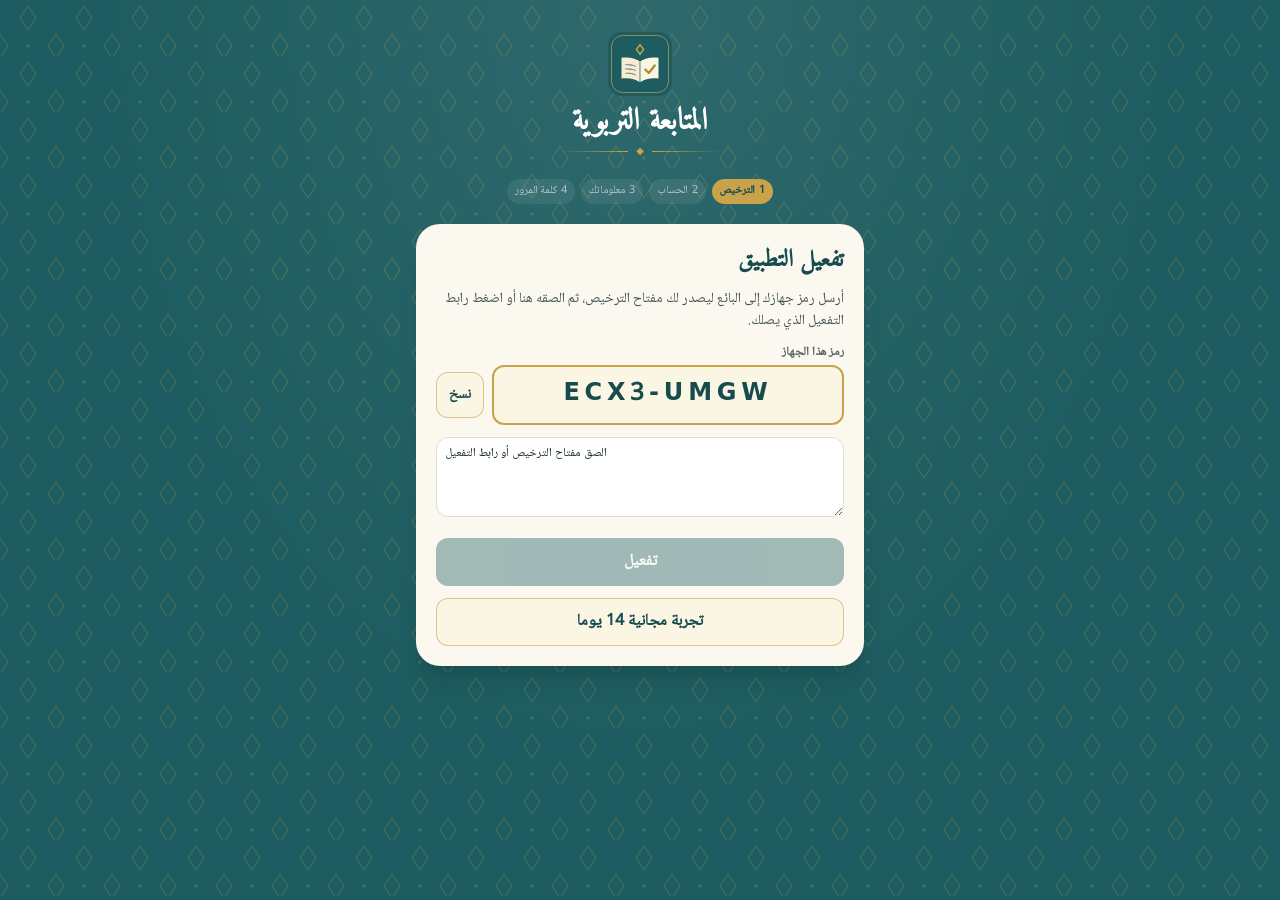
==== index.html @ ddce8c6f "المتابعة التربوية Co-Authored-By: Claude Opus 5.5 <noreply@anthropic.com> Claude-Session: https://cl" ====
<!doctype html>
<html lang="ar" dir="rtl">
<head>
  <meta charset="utf-8" />
  <meta name="viewport" content="width=device-width, initial-scale=1, viewport-fit=cover" />
  <meta name="theme-color" content="#1d5c60" />
  <meta name="description" content="منظومة المتابعة التربوية لأستاذ التربية الإسلامية" />
  <meta http-equiv="Content-Security-Policy" content="default-src 'self'; img-src 'self' data: blob:; style-src 'self' 'unsafe-inline'; script-src 'self'; connect-src 'self' https://graph.microsoft.com https://login.microsoftonline.com https://www.googleapis.com https://oauth2.googleapis.com; worker-src 'self' blob:" />
  <title>المتابعة التربوية</title>
  <link rel="manifest" href="manifest.webmanifest" />
  <link rel="icon" href="icon-192.png" />
  <link rel="apple-touch-icon" href="icon-192.png" />
  <link rel="stylesheet" href="app.css" />
</head>
<body>
  <div id="root"></div>
  <noscript>يتطلب التطبيق تفعيل JavaScript.</noscript>
  <script type="module" src="app.js"></script>
</body>
</html>
---- app.css ----
/*! tailwindcss v4.3.3 | MIT License | https://tailwindcss.com */@layer properties;@layer theme,base,components,utilities;@layer theme{:root,:host{--font-sans: "Naskh", "Noto Naskh Arabic", "Noto Sans Arabic", "SF Arabic", "Geeza Pro", "Segoe UI", Tahoma, system-ui, sans-serif;--font-mono: ui-monospace, SFMono-Regular, Menlo, Monaco, Consolas, "Liberation Mono", "Courier New", monospace;--color-red-50: oklch(97.1% .013 17.38);--color-red-600: oklch(57.7% .245 27.325);--color-red-800: oklch(44.4% .177 26.899);--color-amber-50: oklch(98.7% .022 95.277);--color-amber-500: oklch(76.9% .188 70.08);--color-amber-800: oklch(47.3% .137 46.201);--color-emerald-50: oklch(97.9% .021 166.113);--color-emerald-600: oklch(59.6% .145 163.225);--color-emerald-800: oklch(43.2% .095 166.913);--color-sky-50: oklch(97.7% .013 236.62);--color-sky-500: oklch(68.5% .169 237.323);--color-sky-800: oklch(44.3% .11 240.79);--color-gray-100: oklch(96.7% .003 264.542);--color-gray-300: oklch(87.2% .01 258.338);--color-gray-400: oklch(70.7% .022 261.325);--color-gray-600: oklch(44.6% .03 256.802);--color-black: #000;--color-white: #fff;--spacing: .25rem;--container-sm: 24rem;--container-md: 28rem;--container-3xl: 48rem;--text-xs: .75rem;--text-xs--line-height: calc(1 / .75);--text-sm: .875rem;--text-sm--line-height: calc(1.25 / .875);--text-base: 1rem;--text-base--line-height: 1.5 ;--text-lg: 1.125rem;--text-lg--line-height: calc(1.75 / 1.125);--text-xl: 1.25rem;--text-xl--line-height: calc(1.75 / 1.25);--text-2xl: 1.5rem;--text-2xl--line-height: calc(2 / 1.5);--text-3xl: 1.875rem;--text-3xl--line-height: 1.2 ;--text-4xl: 2.25rem;--text-4xl--line-height: calc(2.5 / 2.25);--font-weight-light: 300;--font-weight-normal: 400;--font-weight-semibold: 600;--font-weight-bold: 700;--tracking-wide: .025em;--tracking-widest: .1em;--leading-tight: 1.25;--leading-snug: 1.375;--leading-relaxed: 1.625;--leading-loose: 2;--radius-md: .375rem;--radius-lg: .5rem;--radius-xl: .75rem;--radius-2xl: 1rem;--radius-3xl: 1.5rem;--ease-out: cubic-bezier(0, 0, .2, 1);--ease-in-out: cubic-bezier(.4, 0, .2, 1);--default-transition-duration: .15s;--default-transition-timing-function: cubic-bezier(.4, 0, .2, 1);--default-font-family: var(--font-sans);--default-mono-font-family: var(--font-mono);--font-display: "Amiri", "Naskh", serif;--color-ink: #1b2e2f;--color-paper: #fbf8f0;--color-card: #ffffff;--color-line: #e5dcc5;--color-brand: #1d5c60;--color-brand-dark: #174c4f;--color-brand-soft: #e6f0ef;--color-gold: #b08a3a;--color-gold-light: #c9a24a;--color-cream: #f7edd2;--color-cream-soft: #fbf5e4;--color-ok: #1f7a4d;--color-ok-soft: #e1f3e8;--color-bad: #b42318;--color-bad-soft: #fdecea;--color-warn: #c2620a;--color-warn-soft: #fff1e0;--color-none: #6b7280;--color-none-soft: #eef0f2}}@layer base{*,:after,:before,::backdrop,::file-selector-button{box-sizing:border-box;margin:0;padding:0;border:0 solid}html,:host{line-height:1.5;-webkit-text-size-adjust:100%;tab-size:4;font-family:var(--default-font-family, -apple-system, BlinkMacSystemFont, "Segoe UI", Roboto, "Helvetica Neue", "Noto Sans", Arial, sans-serif, "Apple Color Emoji", "Segoe UI Emoji", "Segoe UI Symbol", "Noto Color Emoji");font-feature-settings:var(--default-font-feature-settings, normal);font-variation-settings:var(--default-font-variation-settings, normal);-webkit-tap-highlight-color:transparent}hr{height:0;color:inherit;border-top-width:1px}abbr:where([title]){-webkit-text-decoration:underline dotted;text-decoration:underline dotted}h1,h2,h3,h4,h5,h6{font-size:inherit;font-weight:inherit}a{color:inherit;-webkit-text-decoration:inherit;text-decoration:inherit}b,strong{font-weight:bolder}code,kbd,samp,pre{font-family:var(--default-mono-font-family, ui-monospace, SFMono-Regular, Menlo, Monaco, Consolas, "Liberation Mono", "Courier New", monospace);font-feature-settings:var(--default-mono-font-feature-settings, normal);font-variation-settings:var(--default-mono-font-variation-settings, normal);font-size:1em}small{font-size:80%}sub,sup{font-size:75%;line-height:0;position:relative;vertical-align:baseline}sub{bottom:-.25em}sup{top:-.5em}table{text-indent:0;border-color:inherit;border-collapse:collapse}:-moz-focusring:where(:not(iframe)){outline:auto}progress{vertical-align:baseline}summary{display:list-item}ol,ul,menu{list-style:none}img,svg,video,canvas,audio,iframe,embed,object{display:block;vertical-align:middle}img,video{max-width:100%;height:auto}button,input,select,optgroup,textarea,::file-selector-button{font:inherit;font-feature-settings:inherit;font-variation-settings:inherit;letter-spacing:inherit;color:inherit;border-radius:0;background-color:transparent;opacity:1}:where(select:is([multiple],[size])) optgroup{font-weight:bolder}:where(select:is([multiple],[size])) optgroup option{padding-inline-start:20px}::file-selector-button{margin-inline-end:4px}::placeholder{opacity:1}@supports (not (-webkit-appearance: -apple-pay-button)) or (contain-intrinsic-size: 1px){::placeholder{color:currentcolor;@supports (color: color-mix(in lab,red,red)){color:color-mix(in oklab,currentcolor 50%,transparent)}}}textarea{resize:vertical}::-webkit-search-decoration{-webkit-appearance:none}::-webkit-date-and-time-value{min-height:1lh;text-align:inherit}::-webkit-datetime-edit{display:inline-flex}::-webkit-datetime-edit-fields-wrapper{padding:0}::-webkit-datetime-edit,::-webkit-datetime-edit-year-field,::-webkit-datetime-edit-month-field,::-webkit-datetime-edit-day-field,::-webkit-datetime-edit-hour-field,::-webkit-datetime-edit-minute-field,::-webkit-datetime-edit-second-field,::-webkit-datetime-edit-millisecond-field,::-webkit-datetime-edit-meridiem-field{padding-block:0}::-webkit-calendar-picker-indicator{line-height:1}:-moz-ui-invalid{box-shadow:none}button,input:where([type=button],[type=reset],[type=submit]),::file-selector-button{appearance:button}::-webkit-inner-spin-button,::-webkit-outer-spin-button{height:auto}[hidden]:where(:not([hidden=until-found])){display:none!important}}@layer utilities{.pointer-events-auto{pointer-events:auto}.pointer-events-none{pointer-events:none}.collapse{visibility:collapse}.sr-only{position:absolute;width:1px;height:1px;padding:0;margin:-1px;overflow:hidden;clip-path:inset(50%);white-space:nowrap;border-width:0}.absolute{position:absolute}.fixed{position:fixed}.relative{position:relative}.static{position:static}.sticky{position:sticky}.inset-0{inset:0}.inset-x-0{inset-inline:0px}.top-0{top:0}.right-0{right:0}.right-9{right:calc(var(--spacing) * 9)}.bottom-0{bottom:0}.bottom-14{bottom:calc(var(--spacing) * 14)}.bottom-20{bottom:calc(var(--spacing) * 20)}.z-10{z-index:10}.z-20{z-index:20}.z-30{z-index:30}.z-40{z-index:40}.z-50{z-index:50}.col-span-3{grid-column:span 3 / span 3}.row-span-2{grid-row:span 2 / span 2}.-mx-3{margin-inline:calc(var(--spacing) * -3)}.mx-auto{margin-inline:auto}.my-2{margin-block:calc(var(--spacing) * 2)}.mt-0\.5{margin-top:calc(var(--spacing) * .5)}.mt-1{margin-top:var(--spacing)}.mt-1\.5{margin-top:calc(var(--spacing) * 1.5)}.mt-2{margin-top:calc(var(--spacing) * 2)}.mt-3{margin-top:calc(var(--spacing) * 3)}.mt-4{margin-top:calc(var(--spacing) * 4)}.mt-5{margin-top:calc(var(--spacing) * 5)}.mt-6{margin-top:calc(var(--spacing) * 6)}.mr-2{margin-right:calc(var(--spacing) * 2)}.mr-auto{margin-right:auto}.mb-1{margin-bottom:var(--spacing)}.mb-2{margin-bottom:calc(var(--spacing) * 2)}.mb-3{margin-bottom:calc(var(--spacing) * 3)}.mb-4{margin-bottom:calc(var(--spacing) * 4)}.ml-3{margin-left:calc(var(--spacing) * 3)}.line-clamp-2{overflow:hidden;display:-webkit-box;-webkit-box-orient:vertical;-webkit-line-clamp:2}.block{display:block}.flex{display:flex}.grid{display:grid}.hidden{display:none}.inline-block{display:inline-block}.inline-flex{display:inline-flex}.table{display:table}.table-header-group{display:table-header-group}.aspect-square{aspect-ratio:1 / 1}.size-2\.5{width:calc(var(--spacing) * 2.5);height:calc(var(--spacing) * 2.5)}.size-3\.5{width:calc(var(--spacing) * 3.5);height:calc(var(--spacing) * 3.5)}.size-4{width:calc(var(--spacing) * 4);height:calc(var(--spacing) * 4)}.size-5{width:calc(var(--spacing) * 5);height:calc(var(--spacing) * 5)}.size-8{width:calc(var(--spacing) * 8);height:calc(var(--spacing) * 8)}.size-9{width:calc(var(--spacing) * 9);height:calc(var(--spacing) * 9)}.size-10{width:calc(var(--spacing) * 10);height:calc(var(--spacing) * 10)}.size-12{width:calc(var(--spacing) * 12);height:calc(var(--spacing) * 12)}.size-14{width:calc(var(--spacing) * 14);height:calc(var(--spacing) * 14)}.size-16{width:calc(var(--spacing) * 16);height:calc(var(--spacing) * 16)}.size-20{width:calc(var(--spacing) * 20);height:calc(var(--spacing) * 20)}.size-\[15px\]{width:15px;height:15px}.size-\[60px\]{width:60px;height:60px}.h-2{height:calc(var(--spacing) * 2)}.h-3{height:calc(var(--spacing) * 3)}.h-7{height:calc(var(--spacing) * 7)}.h-9{height:calc(var(--spacing) * 9)}.h-10{height:calc(var(--spacing) * 10)}.h-12{height:calc(var(--spacing) * 12)}.h-16{height:calc(var(--spacing) * 16)}.h-24{height:calc(var(--spacing) * 24)}.h-\[3px\]{height:3px}.h-full{height:100%}.max-h-72{max-height:calc(var(--spacing) * 72)}.max-h-\[60vh\]{max-height:60vh}.max-h-\[75vh\]{max-height:75vh}.max-h-\[78vh\]{max-height:78vh}.\!min-h-9{min-height:calc(var(--spacing) * 9)!important}.min-h-6{min-height:calc(var(--spacing) * 6)}.min-h-10{min-height:calc(var(--spacing) * 10)}.min-h-11{min-height:calc(var(--spacing) * 11)}.min-h-12{min-height:calc(var(--spacing) * 12)}.min-h-14{min-height:calc(var(--spacing) * 14)}.min-h-16{min-height:calc(var(--spacing) * 16)}.min-h-20{min-height:calc(var(--spacing) * 20)}.min-h-24{min-height:calc(var(--spacing) * 24)}.min-h-28{min-height:calc(var(--spacing) * 28)}.min-h-48{min-height:calc(var(--spacing) * 48)}.min-h-\[60px\]{min-height:60px}.min-h-dvh{min-height:100dvh}.w-1\.5{width:calc(var(--spacing) * 1.5)}.w-2{width:calc(var(--spacing) * 2)}.w-4\/5{width:80%}.w-6{width:calc(var(--spacing) * 6)}.w-7{width:calc(var(--spacing) * 7)}.w-8{width:calc(var(--spacing) * 8)}.w-9{width:calc(var(--spacing) * 9)}.w-12{width:calc(var(--spacing) * 12)}.w-16{width:calc(var(--spacing) * 16)}.w-20{width:calc(var(--spacing) * 20)}.w-24{width:calc(var(--spacing) * 24)}.w-28{width:calc(var(--spacing) * 28)}.w-40{width:calc(var(--spacing) * 40)}.w-44{width:calc(var(--spacing) * 44)}.w-full{width:100%}.max-w-3xl{max-width:var(--container-3xl)}.max-w-40{max-width:calc(var(--spacing) * 40)}.max-w-\[288px\]{max-width:288px}.max-w-\[320px\]{max-width:320px}.max-w-\[1100px\]{max-width:1100px}.max-w-md{max-width:var(--container-md)}.max-w-none{max-width:none}.max-w-sm{max-width:var(--container-sm)}.min-w-0{min-width:0px}.min-w-11{min-width:calc(var(--spacing) * 11)}.min-w-12{min-width:calc(var(--spacing) * 12)}.min-w-32{min-width:calc(var(--spacing) * 32)}.min-w-\[640px\]{min-width:640px}.flex-1{flex:1}.flex-\[2\]{flex:2}.shrink-0{flex-shrink:0}.border-separate{border-collapse:separate}.border-spacing-0{--tw-border-spacing-x: 0px;--tw-border-spacing-y: 0px;border-spacing:var(--tw-border-spacing-x) var(--tw-border-spacing-y)}.scale-110{--tw-scale-x: 110%;--tw-scale-y: 110%;--tw-scale-z: 110%;scale:var(--tw-scale-x) var(--tw-scale-y)}.rotate-45{rotate:45deg}.transform{transform:var(--tw-rotate-x,) var(--tw-rotate-y,) var(--tw-rotate-z,) var(--tw-skew-x,) var(--tw-skew-y,)}.cursor-grab{cursor:grab}.cursor-pointer{cursor:pointer}.resize{resize:both}.scroll-pt-16{scroll-padding-top:calc(var(--spacing) * 16)}.grid-cols-2{grid-template-columns:repeat(2,minmax(0,1fr))}.grid-cols-3{grid-template-columns:repeat(3,minmax(0,1fr))}.grid-cols-4{grid-template-columns:repeat(4,minmax(0,1fr))}.grid-cols-\[1fr_1fr_auto\]{grid-template-columns:1fr 1fr auto}.grid-cols-\[1fr_auto\]{grid-template-columns:1fr auto}.flex-col{flex-direction:column}.flex-col-reverse{flex-direction:column-reverse}.flex-wrap{flex-wrap:wrap}.place-items-center{place-items:center}.items-baseline{align-items:baseline}.items-center{align-items:center}.items-end{align-items:flex-end}.items-start{align-items:flex-start}.items-stretch{align-items:stretch}.justify-around{justify-content:space-around}.justify-between{justify-content:space-between}.justify-center{justify-content:center}.gap-0\.5{gap:calc(var(--spacing) * .5)}.gap-1{gap:var(--spacing)}.gap-1\.5{gap:calc(var(--spacing) * 1.5)}.gap-2{gap:calc(var(--spacing) * 2)}.gap-2\.5{gap:calc(var(--spacing) * 2.5)}.gap-3{gap:calc(var(--spacing) * 3)}.gap-4{gap:calc(var(--spacing) * 4)}:where(.space-y-1>:not(:last-child)){--tw-space-y-reverse: 0;margin-block-start:calc(var(--spacing) * var(--tw-space-y-reverse));margin-block-end:calc(var(--spacing) * calc(1 - var(--tw-space-y-reverse)))}:where(.space-y-1\.5>:not(:last-child)){--tw-space-y-reverse: 0;margin-block-start:calc(calc(var(--spacing) * 1.5) * var(--tw-space-y-reverse));margin-block-end:calc(calc(var(--spacing) * 1.5) * calc(1 - var(--tw-space-y-reverse)))}:where(.space-y-2>:not(:last-child)){--tw-space-y-reverse: 0;margin-block-start:calc(calc(var(--spacing) * 2) * var(--tw-space-y-reverse));margin-block-end:calc(calc(var(--spacing) * 2) * calc(1 - var(--tw-space-y-reverse)))}:where(.space-y-2\.5>:not(:last-child)){--tw-space-y-reverse: 0;margin-block-start:calc(calc(var(--spacing) * 2.5) * var(--tw-space-y-reverse));margin-block-end:calc(calc(var(--spacing) * 2.5) * calc(1 - var(--tw-space-y-reverse)))}:where(.space-y-3>:not(:last-child)){--tw-space-y-reverse: 0;margin-block-start:calc(calc(var(--spacing) * 3) * var(--tw-space-y-reverse));margin-block-end:calc(calc(var(--spacing) * 3) * calc(1 - var(--tw-space-y-reverse)))}:where(.space-y-4>:not(:last-child)){--tw-space-y-reverse: 0;margin-block-start:calc(calc(var(--spacing) * 4) * var(--tw-space-y-reverse));margin-block-end:calc(calc(var(--spacing) * 4) * calc(1 - var(--tw-space-y-reverse)))}.gap-x-6{column-gap:calc(var(--spacing) * 6)}.gap-y-4{row-gap:calc(var(--spacing) * 4)}:where(.divide-y>:not(:last-child)){--tw-divide-y-reverse: 0;border-bottom-style:var(--tw-border-style);border-top-style:var(--tw-border-style);border-top-width:calc(1px * var(--tw-divide-y-reverse));border-bottom-width:calc(1px * calc(1 - var(--tw-divide-y-reverse)))}:where(.divide-line>:not(:last-child)){border-color:var(--color-line)}.truncate{overflow:hidden;text-overflow:ellipsis;white-space:nowrap}.overflow-auto{overflow:auto}.overflow-hidden{overflow:hidden}.overflow-x-auto{overflow-x:auto}.overflow-x-hidden{overflow-x:hidden}.overflow-y-auto{overflow-y:auto}.rounded{border-radius:.25rem}.rounded-2xl{border-radius:var(--radius-2xl)}.rounded-3xl{border-radius:var(--radius-3xl)}.rounded-\[4px\]{border-radius:4px}.rounded-full{border-radius:calc(infinity * 1px)}.rounded-lg{border-radius:var(--radius-lg)}.rounded-md{border-radius:var(--radius-md)}.rounded-xl{border-radius:var(--radius-xl)}.rounded-t-2xl{border-top-left-radius:var(--radius-2xl);border-top-right-radius:var(--radius-2xl)}.rounded-t-3xl{border-top-left-radius:var(--radius-3xl);border-top-right-radius:var(--radius-3xl)}.border{border-style:var(--tw-border-style);border-width:1px}.border-2{border-style:var(--tw-border-style);border-width:2px}.border-4{border-style:var(--tw-border-style);border-width:4px}.border-\[3px\]{border-style:var(--tw-border-style);border-width:3px}.border-t{border-top-style:var(--tw-border-style);border-top-width:1px}.border-t-2{border-top-style:var(--tw-border-style);border-top-width:2px}.border-r-4{border-right-style:var(--tw-border-style);border-right-width:4px}.border-b{border-bottom-style:var(--tw-border-style);border-bottom-width:1px}.border-b-4{border-bottom-style:var(--tw-border-style);border-bottom-width:4px}.border-dashed{--tw-border-style: dashed;border-style:dashed}.border-\[\#8b5e34\]{border-color:#8b5e34}.border-\[\#c9b48a\]{border-color:#c9b48a}.border-\[\#d97706\]{border-color:#d97706}.border-bad{border-color:var(--color-bad)}.border-bad\/30{border-color:color-mix(in srgb,#b42318 30%,transparent);@supports (color: color-mix(in lab,red,red)){border-color:color-mix(in oklab,var(--color-bad) 30%,transparent)}}.border-bad\/40{border-color:color-mix(in srgb,#b42318 40%,transparent);@supports (color: color-mix(in lab,red,red)){border-color:color-mix(in oklab,var(--color-bad) 40%,transparent)}}.border-bad\/50{border-color:color-mix(in srgb,#b42318 50%,transparent);@supports (color: color-mix(in lab,red,red)){border-color:color-mix(in oklab,var(--color-bad) 50%,transparent)}}.border-brand{border-color:var(--color-brand)}.border-brand\/20{border-color:color-mix(in srgb,#1d5c60 20%,transparent);@supports (color: color-mix(in lab,red,red)){border-color:color-mix(in oklab,var(--color-brand) 20%,transparent)}}.border-brand\/30{border-color:color-mix(in srgb,#1d5c60 30%,transparent);@supports (color: color-mix(in lab,red,red)){border-color:color-mix(in oklab,var(--color-brand) 30%,transparent)}}.border-brand\/40{border-color:color-mix(in srgb,#1d5c60 40%,transparent);@supports (color: color-mix(in lab,red,red)){border-color:color-mix(in oklab,var(--color-brand) 40%,transparent)}}.border-brand\/50{border-color:color-mix(in srgb,#1d5c60 50%,transparent);@supports (color: color-mix(in lab,red,red)){border-color:color-mix(in oklab,var(--color-brand) 50%,transparent)}}.border-gold{border-color:var(--color-gold)}.border-gold-light{border-color:var(--color-gold-light)}.border-gold-light\/50{border-color:color-mix(in srgb,#c9a24a 50%,transparent);@supports (color: color-mix(in lab,red,red)){border-color:color-mix(in oklab,var(--color-gold-light) 50%,transparent)}}.border-gold-light\/60{border-color:color-mix(in srgb,#c9a24a 60%,transparent);@supports (color: color-mix(in lab,red,red)){border-color:color-mix(in oklab,var(--color-gold-light) 60%,transparent)}}.border-gold\/40{border-color:color-mix(in srgb,#b08a3a 40%,transparent);@supports (color: color-mix(in lab,red,red)){border-color:color-mix(in oklab,var(--color-gold) 40%,transparent)}}.border-gold\/50{border-color:color-mix(in srgb,#b08a3a 50%,transparent);@supports (color: color-mix(in lab,red,red)){border-color:color-mix(in oklab,var(--color-gold) 50%,transparent)}}.border-gray-400{border-color:var(--color-gray-400)}.border-ink\/40{border-color:color-mix(in srgb,#1b2e2f 40%,transparent);@supports (color: color-mix(in lab,red,red)){border-color:color-mix(in oklab,var(--color-ink) 40%,transparent)}}.border-ink\/50{border-color:color-mix(in srgb,#1b2e2f 50%,transparent);@supports (color: color-mix(in lab,red,red)){border-color:color-mix(in oklab,var(--color-ink) 50%,transparent)}}.border-line{border-color:var(--color-line)}.border-line\/40{border-color:color-mix(in srgb,#e5dcc5 40%,transparent);@supports (color: color-mix(in lab,red,red)){border-color:color-mix(in oklab,var(--color-line) 40%,transparent)}}.border-line\/70{border-color:color-mix(in srgb,#e5dcc5 70%,transparent);@supports (color: color-mix(in lab,red,red)){border-color:color-mix(in oklab,var(--color-line) 70%,transparent)}}.border-ok{border-color:var(--color-ok)}.border-ok\/30{border-color:color-mix(in srgb,#1f7a4d 30%,transparent);@supports (color: color-mix(in lab,red,red)){border-color:color-mix(in oklab,var(--color-ok) 30%,transparent)}}.border-ok\/40{border-color:color-mix(in srgb,#1f7a4d 40%,transparent);@supports (color: color-mix(in lab,red,red)){border-color:color-mix(in oklab,var(--color-ok) 40%,transparent)}}.border-warn{border-color:var(--color-warn)}.border-warn\/30{border-color:color-mix(in srgb,#c2620a 30%,transparent);@supports (color: color-mix(in lab,red,red)){border-color:color-mix(in oklab,var(--color-warn) 30%,transparent)}}.border-warn\/40{border-color:color-mix(in srgb,#c2620a 40%,transparent);@supports (color: color-mix(in lab,red,red)){border-color:color-mix(in oklab,var(--color-warn) 40%,transparent)}}.border-warn\/50{border-color:color-mix(in srgb,#c2620a 50%,transparent);@supports (color: color-mix(in lab,red,red)){border-color:color-mix(in oklab,var(--color-warn) 50%,transparent)}}.border-white\/45{border-color:color-mix(in srgb,#fff 45%,transparent);@supports (color: color-mix(in lab,red,red)){border-color:color-mix(in oklab,var(--color-white) 45%,transparent)}}.bg-\[\#1f4d3a\]{background-color:#1f4d3a}.bg-\[\#c9b48a\]{background-color:#c9b48a}.bg-\[\#e4d7ff\]{background-color:#e4d7ff}.bg-\[\#e8f1ec\]{background-color:#e8f1ec}.bg-\[\#f3e8ff\]{background-color:#f3e8ff}.bg-\[\#f6efe2\]{background-color:#f6efe2}.bg-\[\#f7f7f4\]{background-color:#f7f7f4}.bg-\[\#fbf5e4\]{background-color:#fbf5e4}.bg-\[\#fdf6e3\]{background-color:#fdf6e3}.bg-\[\#ffd966\]{background-color:#ffd966}.bg-\[\#fff8e1\]{background-color:#fff8e1}.bg-amber-50{background-color:var(--color-amber-50)}.bg-amber-500{background-color:var(--color-amber-500)}.bg-bad{background-color:var(--color-bad)}.bg-bad-soft{background-color:var(--color-bad-soft)}.bg-black\/40{background-color:color-mix(in srgb,#000 40%,transparent);@supports (color: color-mix(in lab,red,red)){background-color:color-mix(in oklab,var(--color-black) 40%,transparent)}}.bg-brand{background-color:var(--color-brand)}.bg-brand-dark{background-color:var(--color-brand-dark)}.bg-brand-soft{background-color:var(--color-brand-soft)}.bg-brand-soft\/40{background-color:color-mix(in srgb,#e6f0ef 40%,transparent);@supports (color: color-mix(in lab,red,red)){background-color:color-mix(in oklab,var(--color-brand-soft) 40%,transparent)}}.bg-card{background-color:var(--color-card)}.bg-cream-soft{background-color:var(--color-cream-soft)}.bg-emerald-50{background-color:var(--color-emerald-50)}.bg-emerald-600{background-color:var(--color-emerald-600)}.bg-gold{background-color:var(--color-gold)}.bg-gold-light{background-color:var(--color-gold-light)}.bg-gray-100{background-color:var(--color-gray-100)}.bg-gray-300{background-color:var(--color-gray-300)}.bg-none-soft{background-color:var(--color-none-soft)}.bg-ok{background-color:var(--color-ok)}.bg-ok-soft{background-color:var(--color-ok-soft)}.bg-paper{background-color:var(--color-paper)}.bg-red-50{background-color:var(--color-red-50)}.bg-red-600{background-color:var(--color-red-600)}.bg-sky-50{background-color:var(--color-sky-50)}.bg-sky-500{background-color:var(--color-sky-500)}.bg-transparent{background-color:transparent}.bg-warn{background-color:var(--color-warn)}.bg-warn-soft{background-color:var(--color-warn-soft)}.bg-white{background-color:var(--color-white)}.bg-white\/8{background-color:color-mix(in srgb,#fff 8%,transparent);@supports (color: color-mix(in lab,red,red)){background-color:color-mix(in oklab,var(--color-white) 8%,transparent)}}.bg-white\/10{background-color:color-mix(in srgb,#fff 10%,transparent);@supports (color: color-mix(in lab,red,red)){background-color:color-mix(in oklab,var(--color-white) 10%,transparent)}}.bg-white\/15{background-color:color-mix(in srgb,#fff 15%,transparent);@supports (color: color-mix(in lab,red,red)){background-color:color-mix(in oklab,var(--color-white) 15%,transparent)}}.bg-white\/20{background-color:color-mix(in srgb,#fff 20%,transparent);@supports (color: color-mix(in lab,red,red)){background-color:color-mix(in oklab,var(--color-white) 20%,transparent)}}.bg-white\/40{background-color:color-mix(in srgb,#fff 40%,transparent);@supports (color: color-mix(in lab,red,red)){background-color:color-mix(in oklab,var(--color-white) 40%,transparent)}}.bg-white\/95{background-color:color-mix(in srgb,#fff 95%,transparent);@supports (color: color-mix(in lab,red,red)){background-color:color-mix(in oklab,var(--color-white) 95%,transparent)}}.bg-gradient-to-b{--tw-gradient-position: to bottom in oklab;background-image:linear-gradient(var(--tw-gradient-stops))}.from-\[\#d8b45c\]{--tw-gradient-from: #d8b45c;--tw-gradient-stops: var(--tw-gradient-via-stops, var(--tw-gradient-position), var(--tw-gradient-from) var(--tw-gradient-from-position), var(--tw-gradient-to) var(--tw-gradient-to-position))}.to-gold{--tw-gradient-to: var(--color-gold);--tw-gradient-stops: var(--tw-gradient-via-stops, var(--tw-gradient-position), var(--tw-gradient-from) var(--tw-gradient-from-position), var(--tw-gradient-to) var(--tw-gradient-to-position))}.p-0{padding:0}.p-0\.5{padding:calc(var(--spacing) * .5)}.p-1{padding:var(--spacing)}.p-1\.5{padding:calc(var(--spacing) * 1.5)}.p-2{padding:calc(var(--spacing) * 2)}.p-2\.5{padding:calc(var(--spacing) * 2.5)}.p-3{padding:calc(var(--spacing) * 3)}.p-4{padding:calc(var(--spacing) * 4)}.p-5{padding:calc(var(--spacing) * 5)}.p-6{padding:calc(var(--spacing) * 6)}.p-8{padding:calc(var(--spacing) * 8)}.px-0\.5{padding-inline:calc(var(--spacing) * .5)}.px-1{padding-inline:var(--spacing)}.px-1\.5{padding-inline:calc(var(--spacing) * 1.5)}.px-2{padding-inline:calc(var(--spacing) * 2)}.px-2\.5{padding-inline:calc(var(--spacing) * 2.5)}.px-3{padding-inline:calc(var(--spacing) * 3)}.px-4{padding-inline:calc(var(--spacing) * 4)}.px-5{padding-inline:calc(var(--spacing) * 5)}.px-6{padding-inline:calc(var(--spacing) * 6)}.py-0\.5{padding-block:calc(var(--spacing) * .5)}.py-1{padding-block:var(--spacing)}.py-1\.5{padding-block:calc(var(--spacing) * 1.5)}.py-2{padding-block:calc(var(--spacing) * 2)}.py-2\.5{padding-block:calc(var(--spacing) * 2.5)}.py-3{padding-block:calc(var(--spacing) * 3)}.py-8{padding-block:calc(var(--spacing) * 8)}.pt-0{padding-top:0}.pt-1{padding-top:var(--spacing)}.pt-2{padding-top:calc(var(--spacing) * 2)}.pt-3{padding-top:calc(var(--spacing) * 3)}.pt-4{padding-top:calc(var(--spacing) * 4)}.pt-8{padding-top:calc(var(--spacing) * 8)}.pb-1{padding-bottom:var(--spacing)}.pb-2{padding-bottom:calc(var(--spacing) * 2)}.pb-8{padding-bottom:calc(var(--spacing) * 8)}.pb-10{padding-bottom:calc(var(--spacing) * 10)}.pb-20{padding-bottom:calc(var(--spacing) * 20)}.pb-24{padding-bottom:calc(var(--spacing) * 24)}.pb-28{padding-bottom:calc(var(--spacing) * 28)}.pb-40{padding-bottom:calc(var(--spacing) * 40)}.text-center{text-align:center}.text-left{text-align:left}.text-right{text-align:right}.font-display{font-family:var(--font-display)}.font-sans{font-family:var(--font-sans)}.text-2xl{font-size:var(--text-2xl);line-height:var(--tw-leading, var(--text-2xl--line-height))}.text-3xl{font-size:var(--text-3xl);line-height:var(--tw-leading, var(--text-3xl--line-height))}.text-4xl{font-size:var(--text-4xl);line-height:var(--tw-leading, var(--text-4xl--line-height))}.text-base{font-size:var(--text-base);line-height:var(--tw-leading, var(--text-base--line-height))}.text-lg{font-size:var(--text-lg);line-height:var(--tw-leading, var(--text-lg--line-height))}.text-sm{font-size:var(--text-sm);line-height:var(--tw-leading, var(--text-sm--line-height))}.text-xl{font-size:var(--text-xl);line-height:var(--tw-leading, var(--text-xl--line-height))}.text-xs{font-size:var(--text-xs);line-height:var(--tw-leading, var(--text-xs--line-height))}.text-\[9px\]{font-size:9px}.text-\[10\.5px\]{font-size:10.5px}.text-\[10px\]{font-size:10px}.text-\[11px\]{font-size:11px}.text-\[12px\]{font-size:12px}.text-\[13px\]{font-size:13px}.text-\[15px\]{font-size:15px}.text-\[17px\]{font-size:17px}.text-\[34px\]{font-size:34px}.text-\[36px\]{font-size:36px}.leading-loose{--tw-leading: var(--leading-loose);line-height:var(--leading-loose)}.leading-none{--tw-leading: 1;line-height:1}.leading-relaxed{--tw-leading: var(--leading-relaxed);line-height:var(--leading-relaxed)}.leading-snug{--tw-leading: var(--leading-snug);line-height:var(--leading-snug)}.leading-tight{--tw-leading: var(--leading-tight);line-height:var(--leading-tight)}.font-bold{--tw-font-weight: var(--font-weight-bold);font-weight:var(--font-weight-bold)}.font-light{--tw-font-weight: var(--font-weight-light);font-weight:var(--font-weight-light)}.font-normal{--tw-font-weight: var(--font-weight-normal);font-weight:var(--font-weight-normal)}.font-semibold{--tw-font-weight: var(--font-weight-semibold);font-weight:var(--font-weight-semibold)}.tracking-\[\.2em\]{--tw-tracking: .2em;letter-spacing:.2em}.tracking-wide{--tw-tracking: var(--tracking-wide);letter-spacing:var(--tracking-wide)}.tracking-widest{--tw-tracking: var(--tracking-widest);letter-spacing:var(--tracking-widest)}.whitespace-nowrap{white-space:nowrap}.whitespace-pre-wrap{white-space:pre-wrap}.text-\[\#5b3d1c\]{color:#5b3d1c}.text-\[\#ffd8a8\]{color:#ffd8a8}.text-amber-800{color:var(--color-amber-800)}.text-bad{color:var(--color-bad)}.text-brand{color:var(--color-brand)}.text-brand-dark{color:var(--color-brand-dark)}.text-emerald-800{color:var(--color-emerald-800)}.text-gold{color:var(--color-gold)}.text-gold-light{color:var(--color-gold-light)}.text-gray-600{color:var(--color-gray-600)}.text-ink{color:var(--color-ink)}.text-ink\/70{color:color-mix(in srgb,#1b2e2f 70%,transparent);@supports (color: color-mix(in lab,red,red)){color:color-mix(in oklab,var(--color-ink) 70%,transparent)}}.text-ink\/80{color:color-mix(in srgb,#1b2e2f 80%,transparent);@supports (color: color-mix(in lab,red,red)){color:color-mix(in oklab,var(--color-ink) 80%,transparent)}}.text-none{color:var(--color-none)}.text-ok{color:var(--color-ok)}.text-red-800{color:var(--color-red-800)}.text-sky-800{color:var(--color-sky-800)}.text-warn{color:var(--color-warn)}.text-white{color:var(--color-white)}.text-white\/60{color:color-mix(in srgb,#fff 60%,transparent);@supports (color: color-mix(in lab,red,red)){color:color-mix(in oklab,var(--color-white) 60%,transparent)}}.text-white\/70{color:color-mix(in srgb,#fff 70%,transparent);@supports (color: color-mix(in lab,red,red)){color:color-mix(in oklab,var(--color-white) 70%,transparent)}}.text-white\/75{color:color-mix(in srgb,#fff 75%,transparent);@supports (color: color-mix(in lab,red,red)){color:color-mix(in oklab,var(--color-white) 75%,transparent)}}.text-white\/80{color:color-mix(in srgb,#fff 80%,transparent);@supports (color: color-mix(in lab,red,red)){color:color-mix(in oklab,var(--color-white) 80%,transparent)}}.text-white\/85{color:color-mix(in srgb,#fff 85%,transparent);@supports (color: color-mix(in lab,red,red)){color:color-mix(in oklab,var(--color-white) 85%,transparent)}}.text-white\/90{color:color-mix(in srgb,#fff 90%,transparent);@supports (color: color-mix(in lab,red,red)){color:color-mix(in oklab,var(--color-white) 90%,transparent)}}.tabular-nums{--tw-numeric-spacing: tabular-nums;font-variant-numeric:var(--tw-ordinal,) var(--tw-slashed-zero,) var(--tw-numeric-figure,) var(--tw-numeric-spacing,) var(--tw-numeric-fraction,)}.line-through{text-decoration-line:line-through}.underline{text-decoration-line:underline}.decoration-dotted{text-decoration-style:dotted}.opacity-30{opacity:30%}.opacity-40{opacity:40%}.opacity-50{opacity:50%}.opacity-60{opacity:60%}.opacity-80{opacity:80%}.shadow{--tw-shadow: 0 1px 3px 0 var(--tw-shadow-color, rgb(0 0 0 / .1)), 0 1px 2px -1px var(--tw-shadow-color, rgb(0 0 0 / .1));box-shadow:var(--tw-inset-shadow),var(--tw-inset-ring-shadow),var(--tw-ring-offset-shadow),var(--tw-ring-shadow),var(--tw-shadow)}.shadow-lg{--tw-shadow: 0 10px 15px -3px var(--tw-shadow-color, rgb(0 0 0 / .1)), 0 4px 6px -4px var(--tw-shadow-color, rgb(0 0 0 / .1));box-shadow:var(--tw-inset-shadow),var(--tw-inset-ring-shadow),var(--tw-ring-offset-shadow),var(--tw-ring-shadow),var(--tw-shadow)}.shadow-md{--tw-shadow: 0 4px 6px -1px var(--tw-shadow-color, rgb(0 0 0 / .1)), 0 2px 4px -2px var(--tw-shadow-color, rgb(0 0 0 / .1));box-shadow:var(--tw-inset-shadow),var(--tw-inset-ring-shadow),var(--tw-ring-offset-shadow),var(--tw-ring-shadow),var(--tw-shadow)}.shadow-sm{--tw-shadow: 0 1px 3px 0 var(--tw-shadow-color, rgb(0 0 0 / .1)), 0 1px 2px -1px var(--tw-shadow-color, rgb(0 0 0 / .1));box-shadow:var(--tw-inset-shadow),var(--tw-inset-ring-shadow),var(--tw-ring-offset-shadow),var(--tw-ring-shadow),var(--tw-shadow)}.shadow-xl{--tw-shadow: 0 20px 25px -5px var(--tw-shadow-color, rgb(0 0 0 / .1)), 0 8px 10px -6px var(--tw-shadow-color, rgb(0 0 0 / .1));box-shadow:var(--tw-inset-shadow),var(--tw-inset-ring-shadow),var(--tw-ring-offset-shadow),var(--tw-ring-shadow),var(--tw-shadow)}.ring-2{--tw-ring-shadow: var(--tw-ring-inset,) 0 0 0 calc(2px + var(--tw-ring-offset-width)) var(--tw-ring-color, currentcolor);box-shadow:var(--tw-inset-shadow),var(--tw-inset-ring-shadow),var(--tw-ring-offset-shadow),var(--tw-ring-shadow),var(--tw-shadow)}.ring-\[3px\]{--tw-ring-shadow: var(--tw-ring-inset,) 0 0 0 calc(3px + var(--tw-ring-offset-width)) var(--tw-ring-color, currentcolor);box-shadow:var(--tw-inset-shadow),var(--tw-inset-ring-shadow),var(--tw-ring-offset-shadow),var(--tw-ring-shadow),var(--tw-shadow)}.ring-\[\#7c3aed\]{--tw-ring-color: #7c3aed}.ring-\[\#d97706\]{--tw-ring-color: #d97706}.ring-gold{--tw-ring-color: var(--color-gold)}.ring-gold-light\/30{--tw-ring-color: color-mix(in srgb, #c9a24a 30%, transparent);@supports (color: color-mix(in lab,red,red)){--tw-ring-color: color-mix(in oklab, var(--color-gold-light) 30%, transparent)}}.ring-gold-light\/40{--tw-ring-color: color-mix(in srgb, #c9a24a 40%, transparent);@supports (color: color-mix(in lab,red,red)){--tw-ring-color: color-mix(in oklab, var(--color-gold-light) 40%, transparent)}}.ring-offset-1{--tw-ring-offset-width: 1px;--tw-ring-offset-shadow: var(--tw-ring-inset,) 0 0 0 var(--tw-ring-offset-width) var(--tw-ring-offset-color)}.outline{outline-style:var(--tw-outline-style);outline-width:1px}.outline-2{outline-style:var(--tw-outline-style);outline-width:2px}.-outline-offset-2{outline-offset:-2px}.outline-\[\#7c3aed\]{outline-color:#7c3aed}.outline-\[\#d97706\]{outline-color:#d97706}.outline-brand{outline-color:var(--color-brand)}.filter{filter:var(--tw-blur,) var(--tw-brightness,) var(--tw-contrast,) var(--tw-grayscale,) var(--tw-hue-rotate,) var(--tw-invert,) var(--tw-saturate,) var(--tw-sepia,) var(--tw-drop-shadow,)}.backdrop-blur{--tw-backdrop-blur: blur(8px);-webkit-backdrop-filter:var(--tw-backdrop-blur,) var(--tw-backdrop-brightness,) var(--tw-backdrop-contrast,) var(--tw-backdrop-grayscale,) var(--tw-backdrop-hue-rotate,) var(--tw-backdrop-invert,) var(--tw-backdrop-opacity,) var(--tw-backdrop-saturate,) var(--tw-backdrop-sepia,);backdrop-filter:var(--tw-backdrop-blur,) var(--tw-backdrop-brightness,) var(--tw-backdrop-contrast,) var(--tw-backdrop-grayscale,) var(--tw-backdrop-hue-rotate,) var(--tw-backdrop-invert,) var(--tw-backdrop-opacity,) var(--tw-backdrop-saturate,) var(--tw-backdrop-sepia,)}.transition{transition-property:color,background-color,border-color,outline-color,text-decoration-color,fill,stroke,--tw-gradient-from,--tw-gradient-via,--tw-gradient-to,opacity,box-shadow,transform,translate,scale,rotate,filter,-webkit-backdrop-filter,backdrop-filter,display,content-visibility,overlay,pointer-events;transition-timing-function:var(--tw-ease, var(--default-transition-timing-function));transition-duration:var(--tw-duration, var(--default-transition-duration))}.transition-all{transition-property:all;transition-timing-function:var(--tw-ease, var(--default-transition-timing-function));transition-duration:var(--tw-duration, var(--default-transition-duration))}.duration-150{--tw-duration: .15s;transition-duration:.15s}.ease-in-out{--tw-ease: var(--ease-in-out);transition-timing-function:var(--ease-in-out)}.ease-out{--tw-ease: var(--ease-out);transition-timing-function:var(--ease-out)}.select-none{-webkit-user-select:none;user-select:none}.file\:ml-3::file-selector-button{margin-left:calc(var(--spacing) * 3)}.file\:rounded-xl::file-selector-button{border-radius:var(--radius-xl)}.file\:border-0::file-selector-button{border-style:var(--tw-border-style);border-width:0px}.file\:bg-brand::file-selector-button{background-color:var(--color-brand)}.file\:px-4::file-selector-button{padding-inline:calc(var(--spacing) * 4)}.file\:py-2\.5::file-selector-button{padding-block:calc(var(--spacing) * 2.5)}.file\:font-bold::file-selector-button{--tw-font-weight: var(--font-weight-bold);font-weight:var(--font-weight-bold)}.file\:text-white::file-selector-button{color:var(--color-white)}.placeholder\:text-white\/50::placeholder{color:color-mix(in srgb,#fff 50%,transparent);@supports (color: color-mix(in lab,red,red)){color:color-mix(in oklab,var(--color-white) 50%,transparent)}}.after\:absolute:after{content:var(--tw-content);position:absolute}.after\:top-0:after{content:var(--tw-content);top:0}.after\:h-\[3px\]:after{content:var(--tw-content);height:3px}.after\:w-10:after{content:var(--tw-content);width:calc(var(--spacing) * 10)}.after\:rounded-b:after{content:var(--tw-content);border-bottom-right-radius:.25rem;border-bottom-left-radius:.25rem}.after\:bg-gold-light:after{content:var(--tw-content);background-color:var(--color-gold-light)}.open\:shadow-sm:is([open],:popover-open,:open){--tw-shadow: 0 1px 3px 0 var(--tw-shadow-color, rgb(0 0 0 / .1)), 0 1px 2px -1px var(--tw-shadow-color, rgb(0 0 0 / .1));box-shadow:var(--tw-inset-shadow),var(--tw-inset-ring-shadow),var(--tw-ring-offset-shadow),var(--tw-ring-shadow),var(--tw-shadow)}@media(hover:hover){.hover\:bg-bad-soft:hover{background-color:var(--color-bad-soft)}.hover\:bg-brand-dark:hover{background-color:var(--color-brand-dark)}.hover\:bg-brand-soft:hover{background-color:var(--color-brand-soft)}.hover\:bg-cream:hover{background-color:var(--color-cream)}}.focus\:border-brand:focus{border-color:var(--color-brand)}.active\:scale-95:active{--tw-scale-x: 95%;--tw-scale-y: 95%;--tw-scale-z: 95%;scale:var(--tw-scale-x) var(--tw-scale-y)}.active\:scale-\[\.97\]:active{scale:.97}.active\:scale-\[\.98\]:active{scale:.98}.active\:scale-\[\.99\]:active{scale:.99}.active\:bg-white\/10:active{background-color:color-mix(in srgb,#fff 10%,transparent);@supports (color: color-mix(in lab,red,red)){background-color:color-mix(in oklab,var(--color-white) 10%,transparent)}}.disabled\:opacity-40:disabled{opacity:40%}.disabled\:opacity-50:disabled{opacity:50%}@media(width>=40rem){.sm\:col-span-2{grid-column:span 2 / span 2}.sm\:grid-cols-2{grid-template-columns:repeat(2,minmax(0,1fr))}.sm\:grid-cols-3{grid-template-columns:repeat(3,minmax(0,1fr))}.sm\:grid-cols-4{grid-template-columns:repeat(4,minmax(0,1fr))}.sm\:px-6{padding-inline:calc(var(--spacing) * 6)}}@media print{.print\:overflow-visible{overflow:visible}.print\:p-0{padding:0}.print\:pb-0{padding-bottom:0}}}@font-face{font-family:Amiri;src:url(fonts/amiri.woff) format("woff");font-display:swap}@font-face{font-family:Naskh;src:url(fonts/noto-naskh.woff) format("woff");font-display:swap}html,body{background:var(--color-paper);color:var(--color-ink);font-family:var(--font-sans)}body{-webkit-tap-highlight-color:transparent;overscroll-behavior-y:none}@layer base{button,input,select,textarea{font:inherit}}input[type=checkbox],input[type=radio]{accent-color:var(--color-brand)}h1,h2,h3,.font-display{font-family:var(--font-display)}.bul>li{position:relative;padding-inline-start:1em}.bul>li:before{content:"\25c6";position:absolute;inset-inline-start:0;color:var(--color-gold-light);font-size:.7em;top:.35em}:focus-visible{outline:3px solid var(--color-gold);outline-offset:2px}.num{font-variant-numeric:tabular-nums}.brand-pattern{background-color:var(--color-brand);background-image:radial-gradient(ellipse at top,rgba(255,255,255,.08),transparent 60%),url("data:image/svg+xml;utf8,%3Csvg xmlns='http://www.w3.org/2000/svg' width='56' height='56' viewBox='0 0 56 56'%3E%3Cpath d='M28 6 L36 18 L28 30 L20 18 Z' fill='none' stroke='%23c9a24a' stroke-width='1.2' opacity='.22'/%3E%3Cpath d='M0 34 L8 46 L0 58 M56 34 L48 46 L56 58' fill='none' stroke='%23c9a24a' stroke-width='1.2' opacity='.22'/%3E%3Ccircle cx='28' cy='46' r='1.6' fill='%23c9a24a' opacity='.25'/%3E%3C/svg%3E")}.ornament{display:flex;align-items:center;gap:.5rem;color:var(--color-gold-light)}.ornament:before,.ornament:after{content:"";flex:1;height:1.5px;background:linear-gradient(to var(--dir, left),transparent,currentColor)}.ornament:after{--dir: right}.card-title:before{content:"\25c6";color:var(--color-gold-light);font-size:.6em;margin-inline-end:.4em;vertical-align:middle}.safe-bottom{padding-bottom:max(.75rem,env(safe-area-inset-bottom))}@keyframes pop{0%{transform:translateY(8px);opacity:0}to{transform:none;opacity:1}}.animate-pop{animation:pop .18s ease-out}@keyframes shake{0%,to{transform:none}20%,60%{transform:translate(-7px)}40%,80%{transform:translate(7px)}}.animate-shake{animation:shake .35s ease-in-out}.pin-key{font-family:ui-sans-serif,system-ui,-apple-system,Segoe UI,Roboto,Helvetica Neue,Arial,sans-serif;font-variant-numeric:tabular-nums;background:linear-gradient(180deg,#2c7074,#22626a);box-shadow:inset 0 1px #ffffff2e,inset 0 0 0 1px #c9a24a47,0 4px 10px #0000002e;transition:transform .08s ease,background-color .12s ease,box-shadow .12s ease;-webkit-user-select:none;user-select:none}.pin-key:active{transform:scale(.94);background:#3a7f7f;box-shadow:inset 0 0 0 1.5px var(--color-gold-light)}.rpt{border-collapse:collapse}.rpt th,.rpt td{border:1px solid #9fb5b6;padding:3px 4px;text-align:center;vertical-align:middle}.rpt th{background:var(--color-brand);color:#fff;font-weight:700}.rpt thead tr+tr th{background:var(--color-brand-soft);color:var(--color-brand-dark)}.rpt tbody th{background:var(--color-cream);color:var(--color-brand-dark)}.rpt tbody tr:nth-child(2n) td{background:#fdfbf5}.rpt thead{display:table-header-group}.rpt tr,.sig{break-inside:avoid;page-break-inside:avoid}@page{size:A4 portrait;margin:12mm 10mm}@page wide{size:A4 landscape;margin:8mm}@media print{nav,.no-print,[aria-live]{display:none!important}html,body{background:#fff!important}main{padding:0!important}.landscape{page:wide}.print-doc{max-width:none!important}*{-webkit-print-color-adjust:exact;print-color-adjust:exact}}@property --tw-border-spacing-x{syntax: "<length>"; inherits: false; initial-value: 0;}@property --tw-border-spacing-y{syntax: "<length>"; inherits: false; initial-value: 0;}@property --tw-scale-x{syntax: "*"; inherits: false; initial-value: 1;}@property --tw-scale-y{syntax: "*"; inherits: false; initial-value: 1;}@property --tw-scale-z{syntax: "*"; inherits: false; initial-value: 1;}@property --tw-rotate-x{syntax: "*"; inherits: false;}@property --tw-rotate-y{syntax: "*"; inherits: false;}@property --tw-rotate-z{syntax: "*"; inherits: false;}@property --tw-skew-x{syntax: "*"; inherits: false;}@property --tw-skew-y{syntax: "*"; inherits: false;}@property --tw-space-y-reverse{syntax: "*"; inherits: false; initial-value: 0;}@property --tw-divide-y-reverse{syntax: "*"; inherits: false; initial-value: 0;}@property --tw-border-style{syntax: "*"; inherits: false; initial-value: solid;}@property --tw-gradient-position{syntax: "*"; inherits: false;}@property --tw-gradient-from{syntax: "<color>"; inherits: false; initial-value: #0000;}@property --tw-gradient-via{syntax: "<color>"; inherits: false; initial-value: #0000;}@property --tw-gradient-to{syntax: "<color>"; inherits: false; initial-value: #0000;}@property --tw-gradient-stops{syntax: "*"; inherits: false;}@property --tw-gradient-via-stops{syntax: "*"; inherits: false;}@property --tw-gradient-from-position{syntax: "<length-percentage>"; inherits: false; initial-value: 0%;}@property --tw-gradient-via-position{syntax: "<length-percentage>"; inherits: false; initial-value: 50%;}@property --tw-gradient-to-position{syntax: "<length-percentage>"; inherits: false; initial-value: 100%;}@property --tw-leading{syntax: "*"; inherits: false;}@property --tw-font-weight{syntax: "*"; inherits: false;}@property --tw-tracking{syntax: "*"; inherits: false;}@property --tw-ordinal{syntax: "*"; inherits: false;}@property --tw-slashed-zero{syntax: "*"; inherits: false;}@property --tw-numeric-figure{syntax: "*"; inherits: false;}@property --tw-numeric-spacing{syntax: "*"; inherits: false;}@property --tw-numeric-fraction{syntax: "*"; inherits: false;}@property --tw-shadow{syntax: "*"; inherits: false; initial-value: 0 0 #0000;}@property --tw-shadow-color{syntax: "*"; inherits: false;}@property --tw-shadow-alpha{syntax: "<percentage>"; inherits: false; initial-value: 100%;}@property --tw-inset-shadow{syntax: "*"; inherits: false; initial-value: 0 0 #0000;}@property --tw-inset-shadow-color{syntax: "*"; inherits: false;}@property --tw-inset-shadow-alpha{syntax: "<percentage>"; inherits: false; initial-value: 100%;}@property --tw-ring-color{syntax: "*"; inherits: false;}@property --tw-ring-shadow{syntax: "*"; inherits: false; initial-value: 0 0 #0000;}@property --tw-inset-ring-color{syntax: "*"; inherits: false;}@property --tw-inset-ring-shadow{syntax: "*"; inherits: false; initial-value: 0 0 #0000;}@property --tw-ring-inset{syntax: "*"; inherits: false;}@property --tw-ring-offset-width{syntax: "<length>"; inherits: false; initial-value: 0px;}@property --tw-ring-offset-color{syntax: "*"; inherits: false; initial-value: #fff;}@property --tw-ring-offset-shadow{syntax: "*"; inherits: false; initial-value: 0 0 #0000;}@property --tw-outline-style{syntax: "*"; inherits: false; initial-value: solid;}@property --tw-blur{syntax: "*"; inherits: false;}@property --tw-brightness{syntax: "*"; inherits: false;}@property --tw-contrast{syntax: "*"; inherits: false;}@property --tw-grayscale{syntax: "*"; inherits: false;}@property --tw-hue-rotate{syntax: "*"; inherits: false;}@property --tw-invert{syntax: "*"; inherits: false;}@property --tw-opacity{syntax: "*"; inherits: false;}@property --tw-saturate{syntax: "*"; inherits: false;}@property --tw-sepia{syntax: "*"; inherits: false;}@property --tw-drop-shadow{syntax: "*"; inherits: false;}@property --tw-drop-shadow-color{syntax: "*"; inherits: false;}@property --tw-drop-shadow-alpha{syntax: "<percentage>"; inherits: false; initial-value: 100%;}@property --tw-drop-shadow-size{syntax: "*"; inherits: false;}@property --tw-backdrop-blur{syntax: "*"; inherits: false;}@property --tw-backdrop-brightness{syntax: "*"; inherits: false;}@property --tw-backdrop-contrast{syntax: "*"; inherits: false;}@property --tw-backdrop-grayscale{syntax: "*"; inherits: false;}@property --tw-backdrop-hue-rotate{syntax: "*"; inherits: false;}@property --tw-backdrop-invert{syntax: "*"; inherits: false;}@property --tw-backdrop-opacity{syntax: "*"; inherits: false;}@property --tw-backdrop-saturate{syntax: "*"; inherits: false;}@property --tw-backdrop-sepia{syntax: "*"; inherits: false;}@property --tw-duration{syntax: "*"; inherits: false;}@property --tw-ease{syntax: "*"; inherits: false;}@property --tw-content{syntax: "*"; initial-value: ""; inherits: false;}@layer properties{@supports ((-webkit-hyphens: none) and (not (margin-trim: inline))) or ((-moz-orient: inline) and (not (color:rgb(from red r g b)))){*,:before,:after,::backdrop{--tw-border-spacing-x: 0;--tw-border-spacing-y: 0;--tw-scale-x: 1;--tw-scale-y: 1;--tw-scale-z: 1;--tw-rotate-x: initial;--tw-rotate-y: initial;--tw-rotate-z: initial;--tw-skew-x: initial;--tw-skew-y: initial;--tw-space-y-reverse: 0;--tw-divide-y-reverse: 0;--tw-border-style: solid;--tw-gradient-position: initial;--tw-gradient-from: #0000;--tw-gradient-via: #0000;--tw-gradient-to: #0000;--tw-gradient-stops: initial;--tw-gradient-via-stops: initial;--tw-gradient-from-position: 0%;--tw-gradient-via-position: 50%;--tw-gradient-to-position: 100%;--tw-leading: initial;--tw-font-weight: initial;--tw-tracking: initial;--tw-ordinal: initial;--tw-slashed-zero: initial;--tw-numeric-figure: initial;--tw-numeric-spacing: initial;--tw-numeric-fraction: initial;--tw-shadow: 0 0 #0000;--tw-shadow-color: initial;--tw-shadow-alpha: 100%;--tw-inset-shadow: 0 0 #0000;--tw-inset-shadow-color: initial;--tw-inset-shadow-alpha: 100%;--tw-ring-color: initial;--tw-ring-shadow: 0 0 #0000;--tw-inset-ring-color: initial;--tw-inset-ring-shadow: 0 0 #0000;--tw-ring-inset: initial;--tw-ring-offset-width: 0px;--tw-ring-offset-color: #fff;--tw-ring-offset-shadow: 0 0 #0000;--tw-outline-style: solid;--tw-blur: initial;--tw-brightness: initial;--tw-contrast: initial;--tw-grayscale: initial;--tw-hue-rotate: initial;--tw-invert: initial;--tw-opacity: initial;--tw-saturate: initial;--tw-sepia: initial;--tw-drop-shadow: initial;--tw-drop-shadow-color: initial;--tw-drop-shadow-alpha: 100%;--tw-drop-shadow-size: initial;--tw-backdrop-blur: initial;--tw-backdrop-brightness: initial;--tw-backdrop-contrast: initial;--tw-backdrop-grayscale: initial;--tw-backdrop-hue-rotate: initial;--tw-backdrop-invert: initial;--tw-backdrop-opacity: initial;--tw-backdrop-saturate: initial;--tw-backdrop-sepia: initial;--tw-duration: initial;--tw-ease: initial;--tw-content: ""}}}
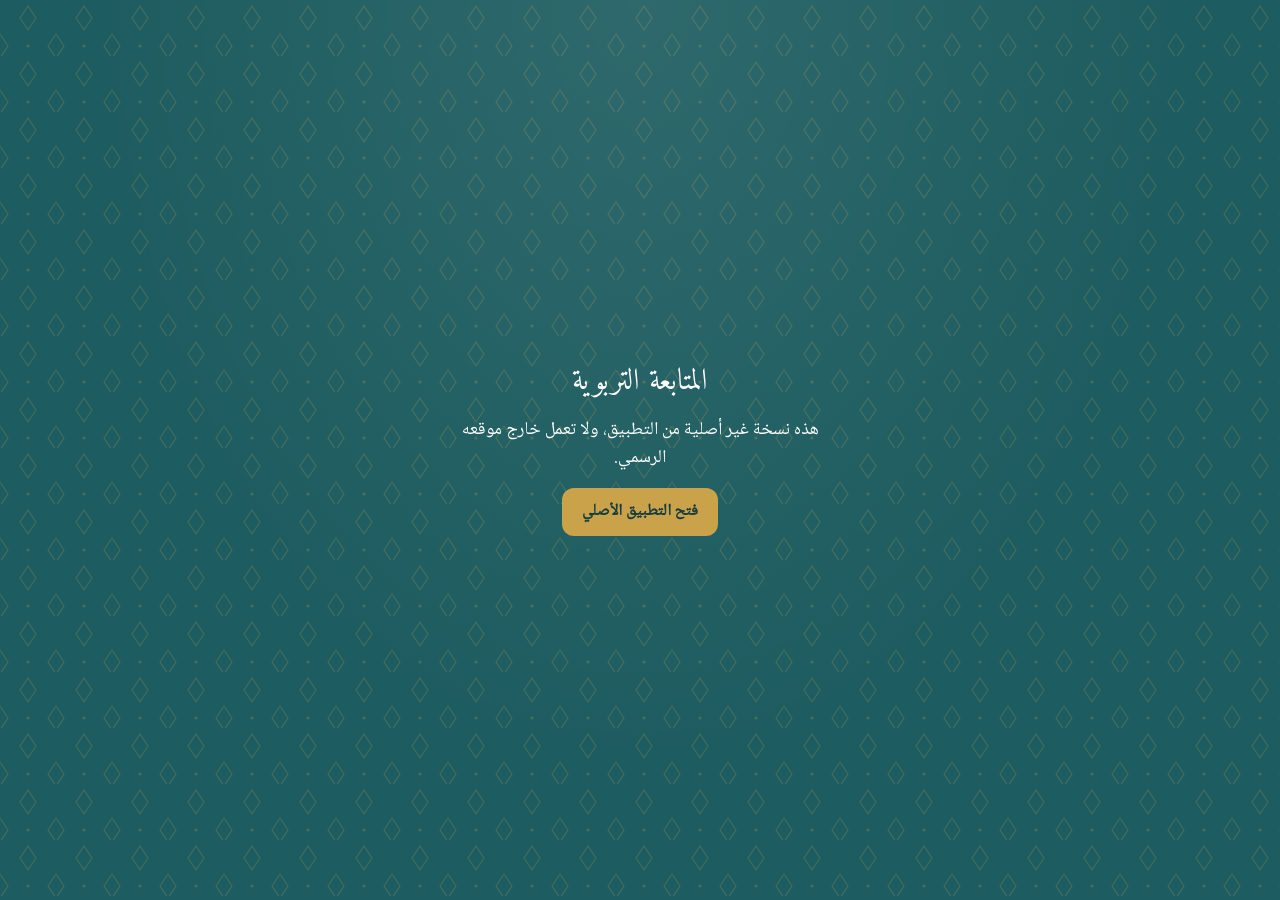
==== commit 52287186: "Present the app as a general teacher tool (no default subject) Co-Authored-By: Claude Opus 5.5 <nore" ====
--- a/index.html
+++ b/index.html
@@ -4,7 +4,7 @@
   <meta charset="utf-8" />
   <meta name="viewport" content="width=device-width, initial-scale=1, viewport-fit=cover" />
   <meta name="theme-color" content="#1d5c60" />
-  <meta name="description" content="منظومة المتابعة التربوية لأستاذ التربية الإسلامية" />
+  <meta name="description" content="منظومة لمساعدة الأستاذ(ة) على متابعة المتعلمين وتقويمهم" />
   <meta http-equiv="Content-Security-Policy" content="default-src 'self'; img-src 'self' data: blob:; style-src 'self' 'unsafe-inline'; script-src 'self'; connect-src 'self' https://graph.microsoft.com https://login.microsoftonline.com https://www.googleapis.com https://oauth2.googleapis.com; worker-src 'self' blob:" />
   <title>المتابعة التربوية</title>
   <link rel="manifest" href="manifest.webmanifest" />
--- a/app.css
+++ b/app.css
@@ -1 +1 @@
-/*! tailwindcss v4.3.3 | MIT License | https://tailwindcss.com */@layer properties;@layer theme,base,components,utilities;@layer theme{:root,:host{--font-sans: "Naskh", "Noto Naskh Arabic", "Noto Sans Arabic", "SF Arabic", "Geeza Pro", "Segoe UI", Tahoma, system-ui, sans-serif;--font-mono: ui-monospace, SFMono-Regular, Menlo, Monaco, Consolas, "Liberation Mono", "Courier New", monospace;--color-red-50: oklch(97.1% .013 17.38);--color-red-600: oklch(57.7% .245 27.325);--color-red-800: oklch(44.4% .177 26.899);--color-amber-50: oklch(98.7% .022 95.277);--color-amber-500: oklch(76.9% .188 70.08);--color-amber-800: oklch(47.3% .137 46.201);--color-emerald-50: oklch(97.9% .021 166.113);--color-emerald-600: oklch(59.6% .145 163.225);--color-emerald-800: oklch(43.2% .095 166.913);--color-sky-50: oklch(97.7% .013 236.62);--color-sky-500: oklch(68.5% .169 237.323);--color-sky-800: oklch(44.3% .11 240.79);--color-gray-100: oklch(96.7% .003 264.542);--color-gray-300: oklch(87.2% .01 258.338);--color-gray-400: oklch(70.7% .022 261.325);--color-gray-600: oklch(44.6% .03 256.802);--color-black: #000;--color-white: #fff;--spacing: .25rem;--container-sm: 24rem;--container-md: 28rem;--container-3xl: 48rem;--text-xs: .75rem;--text-xs--line-height: calc(1 / .75);--text-sm: .875rem;--text-sm--line-height: calc(1.25 / .875);--text-base: 1rem;--text-base--line-height: 1.5 ;--text-lg: 1.125rem;--text-lg--line-height: calc(1.75 / 1.125);--text-xl: 1.25rem;--text-xl--line-height: calc(1.75 / 1.25);--text-2xl: 1.5rem;--text-2xl--line-height: calc(2 / 1.5);--text-3xl: 1.875rem;--text-3xl--line-height: 1.2 ;--text-4xl: 2.25rem;--text-4xl--line-height: calc(2.5 / 2.25);--font-weight-light: 300;--font-weight-normal: 400;--font-weight-semibold: 600;--font-weight-bold: 700;--tracking-wide: .025em;--tracking-widest: .1em;--leading-tight: 1.25;--leading-snug: 1.375;--leading-relaxed: 1.625;--leading-loose: 2;--radius-md: .375rem;--radius-lg: .5rem;--radius-xl: .75rem;--radius-2xl: 1rem;--radius-3xl: 1.5rem;--ease-out: cubic-bezier(0, 0, .2, 1);--ease-in-out: cubic-bezier(.4, 0, .2, 1);--default-transition-duration: .15s;--default-transition-timing-function: cubic-bezier(.4, 0, .2, 1);--default-font-family: var(--font-sans);--default-mono-font-family: var(--font-mono);--font-display: "Amiri", "Naskh", serif;--color-ink: #1b2e2f;--color-paper: #fbf8f0;--color-card: #ffffff;--color-line: #e5dcc5;--color-brand: #1d5c60;--color-brand-dark: #174c4f;--color-brand-soft: #e6f0ef;--color-gold: #b08a3a;--color-gold-light: #c9a24a;--color-cream: #f7edd2;--color-cream-soft: #fbf5e4;--color-ok: #1f7a4d;--color-ok-soft: #e1f3e8;--color-bad: #b42318;--color-bad-soft: #fdecea;--color-warn: #c2620a;--color-warn-soft: #fff1e0;--color-none: #6b7280;--color-none-soft: #eef0f2}}@layer base{*,:after,:before,::backdrop,::file-selector-button{box-sizing:border-box;margin:0;padding:0;border:0 solid}html,:host{line-height:1.5;-webkit-text-size-adjust:100%;tab-size:4;font-family:var(--default-font-family, -apple-system, BlinkMacSystemFont, "Segoe UI", Roboto, "Helvetica Neue", "Noto Sans", Arial, sans-serif, "Apple Color Emoji", "Segoe UI Emoji", "Segoe UI Symbol", "Noto Color Emoji");font-feature-settings:var(--default-font-feature-settings, normal);font-variation-settings:var(--default-font-variation-settings, normal);-webkit-tap-highlight-color:transparent}hr{height:0;color:inherit;border-top-width:1px}abbr:where([title]){-webkit-text-decoration:underline dotted;text-decoration:underline dotted}h1,h2,h3,h4,h5,h6{font-size:inherit;font-weight:inherit}a{color:inherit;-webkit-text-decoration:inherit;text-decoration:inherit}b,strong{font-weight:bolder}code,kbd,samp,pre{font-family:var(--default-mono-font-family, ui-monospace, SFMono-Regular, Menlo, Monaco, Consolas, "Liberation Mono", "Courier New", monospace);font-feature-settings:var(--default-mono-font-feature-settings, normal);font-variation-settings:var(--default-mono-font-variation-settings, normal);font-size:1em}small{font-size:80%}sub,sup{font-size:75%;line-height:0;position:relative;vertical-align:baseline}sub{bottom:-.25em}sup{top:-.5em}table{text-indent:0;border-color:inherit;border-collapse:collapse}:-moz-focusring:where(:not(iframe)){outline:auto}progress{vertical-align:baseline}summary{display:list-item}ol,ul,menu{list-style:none}img,svg,video,canvas,audio,iframe,embed,object{display:block;vertical-align:middle}img,video{max-width:100%;height:auto}button,input,select,optgroup,textarea,::file-selector-button{font:inherit;font-feature-settings:inherit;font-variation-settings:inherit;letter-spacing:inherit;color:inherit;border-radius:0;background-color:transparent;opacity:1}:where(select:is([multiple],[size])) optgroup{font-weight:bolder}:where(select:is([multiple],[size])) optgroup option{padding-inline-start:20px}::file-selector-button{margin-inline-end:4px}::placeholder{opacity:1}@supports (not (-webkit-appearance: -apple-pay-button)) or (contain-intrinsic-size: 1px){::placeholder{color:currentcolor;@supports (color: color-mix(in lab,red,red)){color:color-mix(in oklab,currentcolor 50%,transparent)}}}textarea{resize:vertical}::-webkit-search-decoration{-webkit-appearance:none}::-webkit-date-and-time-value{min-height:1lh;text-align:inherit}::-webkit-datetime-edit{display:inline-flex}::-webkit-datetime-edit-fields-wrapper{padding:0}::-webkit-datetime-edit,::-webkit-datetime-edit-year-field,::-webkit-datetime-edit-month-field,::-webkit-datetime-edit-day-field,::-webkit-datetime-edit-hour-field,::-webkit-datetime-edit-minute-field,::-webkit-datetime-edit-second-field,::-webkit-datetime-edit-millisecond-field,::-webkit-datetime-edit-meridiem-field{padding-block:0}::-webkit-calendar-picker-indicator{line-height:1}:-moz-ui-invalid{box-shadow:none}button,input:where([type=button],[type=reset],[type=submit]),::file-selector-button{appearance:button}::-webkit-inner-spin-button,::-webkit-outer-spin-button{height:auto}[hidden]:where(:not([hidden=until-found])){display:none!important}}@layer utilities{.pointer-events-auto{pointer-events:auto}.pointer-events-none{pointer-events:none}.collapse{visibility:collapse}.sr-only{position:absolute;width:1px;height:1px;padding:0;margin:-1px;overflow:hidden;clip-path:inset(50%);white-space:nowrap;border-width:0}.absolute{position:absolute}.fixed{position:fixed}.relative{position:relative}.static{position:static}.sticky{position:sticky}.inset-0{inset:0}.inset-x-0{inset-inline:0px}.top-0{top:0}.right-0{right:0}.right-9{right:calc(var(--spacing) * 9)}.bottom-0{bottom:0}.bottom-14{bottom:calc(var(--spacing) * 14)}.bottom-20{bottom:calc(var(--spacing) * 20)}.z-10{z-index:10}.z-20{z-index:20}.z-30{z-index:30}.z-40{z-index:40}.z-50{z-index:50}.col-span-3{grid-column:span 3 / span 3}.row-span-2{grid-row:span 2 / span 2}.-mx-3{margin-inline:calc(var(--spacing) * -3)}.mx-auto{margin-inline:auto}.my-2{margin-block:calc(var(--spacing) * 2)}.mt-0\.5{margin-top:calc(var(--spacing) * .5)}.mt-1{margin-top:var(--spacing)}.mt-1\.5{margin-top:calc(var(--spacing) * 1.5)}.mt-2{margin-top:calc(var(--spacing) * 2)}.mt-3{margin-top:calc(var(--spacing) * 3)}.mt-4{margin-top:calc(var(--spacing) * 4)}.mt-5{margin-top:calc(var(--spacing) * 5)}.mt-6{margin-top:calc(var(--spacing) * 6)}.mr-2{margin-right:calc(var(--spacing) * 2)}.mr-auto{margin-right:auto}.mb-1{margin-bottom:var(--spacing)}.mb-2{margin-bottom:calc(var(--spacing) * 2)}.mb-3{margin-bottom:calc(var(--spacing) * 3)}.mb-4{margin-bottom:calc(var(--spacing) * 4)}.ml-3{margin-left:calc(var(--spacing) * 3)}.line-clamp-2{overflow:hidden;display:-webkit-box;-webkit-box-orient:vertical;-webkit-line-clamp:2}.block{display:block}.flex{display:flex}.grid{display:grid}.hidden{display:none}.inline-block{display:inline-block}.inline-flex{display:inline-flex}.table{display:table}.table-header-group{display:table-header-group}.aspect-square{aspect-ratio:1 / 1}.size-2\.5{width:calc(var(--spacing) * 2.5);height:calc(var(--spacing) * 2.5)}.size-3\.5{width:calc(var(--spacing) * 3.5);height:calc(var(--spacing) * 3.5)}.size-4{width:calc(var(--spacing) * 4);height:calc(var(--spacing) * 4)}.size-5{width:calc(var(--spacing) * 5);height:calc(var(--spacing) * 5)}.size-8{width:calc(var(--spacing) * 8);height:calc(var(--spacing) * 8)}.size-9{width:calc(var(--spacing) * 9);height:calc(var(--spacing) * 9)}.size-10{width:calc(var(--spacing) * 10);height:calc(var(--spacing) * 10)}.size-12{width:calc(var(--spacing) * 12);height:calc(var(--spacing) * 12)}.size-14{width:calc(var(--spacing) * 14);height:calc(var(--spacing) * 14)}.size-16{width:calc(var(--spacing) * 16);height:calc(var(--spacing) * 16)}.size-20{width:calc(var(--spacing) * 20);height:calc(var(--spacing) * 20)}.size-\[15px\]{width:15px;height:15px}.size-\[60px\]{width:60px;height:60px}.h-2{height:calc(var(--spacing) * 2)}.h-3{height:calc(var(--spacing) * 3)}.h-7{height:calc(var(--spacing) * 7)}.h-9{height:calc(var(--spacing) * 9)}.h-10{height:calc(var(--spacing) * 10)}.h-12{height:calc(var(--spacing) * 12)}.h-16{height:calc(var(--spacing) * 16)}.h-24{height:calc(var(--spacing) * 24)}.h-\[3px\]{height:3px}.h-full{height:100%}.max-h-72{max-height:calc(var(--spacing) * 72)}.max-h-\[60vh\]{max-height:60vh}.max-h-\[75vh\]{max-height:75vh}.max-h-\[78vh\]{max-height:78vh}.\!min-h-9{min-height:calc(var(--spacing) * 9)!important}.min-h-6{min-height:calc(var(--spacing) * 6)}.min-h-10{min-height:calc(var(--spacing) * 10)}.min-h-11{min-height:calc(var(--spacing) * 11)}.min-h-12{min-height:calc(var(--spacing) * 12)}.min-h-14{min-height:calc(var(--spacing) * 14)}.min-h-16{min-height:calc(var(--spacing) * 16)}.min-h-20{min-height:calc(var(--spacing) * 20)}.min-h-24{min-height:calc(var(--spacing) * 24)}.min-h-28{min-height:calc(var(--spacing) * 28)}.min-h-48{min-height:calc(var(--spacing) * 48)}.min-h-\[60px\]{min-height:60px}.min-h-dvh{min-height:100dvh}.w-1\.5{width:calc(var(--spacing) * 1.5)}.w-2{width:calc(var(--spacing) * 2)}.w-4\/5{width:80%}.w-6{width:calc(var(--spacing) * 6)}.w-7{width:calc(var(--spacing) * 7)}.w-8{width:calc(var(--spacing) * 8)}.w-9{width:calc(var(--spacing) * 9)}.w-12{width:calc(var(--spacing) * 12)}.w-16{width:calc(var(--spacing) * 16)}.w-20{width:calc(var(--spacing) * 20)}.w-24{width:calc(var(--spacing) * 24)}.w-28{width:calc(var(--spacing) * 28)}.w-40{width:calc(var(--spacing) * 40)}.w-44{width:calc(var(--spacing) * 44)}.w-full{width:100%}.max-w-3xl{max-width:var(--container-3xl)}.max-w-40{max-width:calc(var(--spacing) * 40)}.max-w-\[288px\]{max-width:288px}.max-w-\[320px\]{max-width:320px}.max-w-\[1100px\]{max-width:1100px}.max-w-md{max-width:var(--container-md)}.max-w-none{max-width:none}.max-w-sm{max-width:var(--container-sm)}.min-w-0{min-width:0px}.min-w-11{min-width:calc(var(--spacing) * 11)}.min-w-12{min-width:calc(var(--spacing) * 12)}.min-w-32{min-width:calc(var(--spacing) * 32)}.min-w-\[640px\]{min-width:640px}.flex-1{flex:1}.flex-\[2\]{flex:2}.shrink-0{flex-shrink:0}.border-separate{border-collapse:separate}.border-spacing-0{--tw-border-spacing-x: 0px;--tw-border-spacing-y: 0px;border-spacing:var(--tw-border-spacing-x) var(--tw-border-spacing-y)}.scale-110{--tw-scale-x: 110%;--tw-scale-y: 110%;--tw-scale-z: 110%;scale:var(--tw-scale-x) var(--tw-scale-y)}.rotate-45{rotate:45deg}.transform{transform:var(--tw-rotate-x,) var(--tw-rotate-y,) var(--tw-rotate-z,) var(--tw-skew-x,) var(--tw-skew-y,)}.cursor-grab{cursor:grab}.cursor-pointer{cursor:pointer}.resize{resize:both}.scroll-pt-16{scroll-padding-top:calc(var(--spacing) * 16)}.grid-cols-2{grid-template-columns:repeat(2,minmax(0,1fr))}.grid-cols-3{grid-template-columns:repeat(3,minmax(0,1fr))}.grid-cols-4{grid-template-columns:repeat(4,minmax(0,1fr))}.grid-cols-\[1fr_1fr_auto\]{grid-template-columns:1fr 1fr auto}.grid-cols-\[1fr_auto\]{grid-template-columns:1fr auto}.flex-col{flex-direction:column}.flex-col-reverse{flex-direction:column-reverse}.flex-wrap{flex-wrap:wrap}.place-items-center{place-items:center}.items-baseline{align-items:baseline}.items-center{align-items:center}.items-end{align-items:flex-end}.items-start{align-items:flex-start}.items-stretch{align-items:stretch}.justify-around{justify-content:space-around}.justify-between{justify-content:space-between}.justify-center{justify-content:center}.gap-0\.5{gap:calc(var(--spacing) * .5)}.gap-1{gap:var(--spacing)}.gap-1\.5{gap:calc(var(--spacing) * 1.5)}.gap-2{gap:calc(var(--spacing) * 2)}.gap-2\.5{gap:calc(var(--spacing) * 2.5)}.gap-3{gap:calc(var(--spacing) * 3)}.gap-4{gap:calc(var(--spacing) * 4)}:where(.space-y-1>:not(:last-child)){--tw-space-y-reverse: 0;margin-block-start:calc(var(--spacing) * var(--tw-space-y-reverse));margin-block-end:calc(var(--spacing) * calc(1 - var(--tw-space-y-reverse)))}:where(.space-y-1\.5>:not(:last-child)){--tw-space-y-reverse: 0;margin-block-start:calc(calc(var(--spacing) * 1.5) * var(--tw-space-y-reverse));margin-block-end:calc(calc(var(--spacing) * 1.5) * calc(1 - var(--tw-space-y-reverse)))}:where(.space-y-2>:not(:last-child)){--tw-space-y-reverse: 0;margin-block-start:calc(calc(var(--spacing) * 2) * var(--tw-space-y-reverse));margin-block-end:calc(calc(var(--spacing) * 2) * calc(1 - var(--tw-space-y-reverse)))}:where(.space-y-2\.5>:not(:last-child)){--tw-space-y-reverse: 0;margin-block-start:calc(calc(var(--spacing) * 2.5) * var(--tw-space-y-reverse));margin-block-end:calc(calc(var(--spacing) * 2.5) * calc(1 - var(--tw-space-y-reverse)))}:where(.space-y-3>:not(:last-child)){--tw-space-y-reverse: 0;margin-block-start:calc(calc(var(--spacing) * 3) * var(--tw-space-y-reverse));margin-block-end:calc(calc(var(--spacing) * 3) * calc(1 - var(--tw-space-y-reverse)))}:where(.space-y-4>:not(:last-child)){--tw-space-y-reverse: 0;margin-block-start:calc(calc(var(--spacing) * 4) * var(--tw-space-y-reverse));margin-block-end:calc(calc(var(--spacing) * 4) * calc(1 - var(--tw-space-y-reverse)))}.gap-x-6{column-gap:calc(var(--spacing) * 6)}.gap-y-4{row-gap:calc(var(--spacing) * 4)}:where(.divide-y>:not(:last-child)){--tw-divide-y-reverse: 0;border-bottom-style:var(--tw-border-style);border-top-style:var(--tw-border-style);border-top-width:calc(1px * var(--tw-divide-y-reverse));border-bottom-width:calc(1px * calc(1 - var(--tw-divide-y-reverse)))}:where(.divide-line>:not(:last-child)){border-color:var(--color-line)}.truncate{overflow:hidden;text-overflow:ellipsis;white-space:nowrap}.overflow-auto{overflow:auto}.overflow-hidden{overflow:hidden}.overflow-x-auto{overflow-x:auto}.overflow-x-hidden{overflow-x:hidden}.overflow-y-auto{overflow-y:auto}.rounded{border-radius:.25rem}.rounded-2xl{border-radius:var(--radius-2xl)}.rounded-3xl{border-radius:var(--radius-3xl)}.rounded-\[4px\]{border-radius:4px}.rounded-full{border-radius:calc(infinity * 1px)}.rounded-lg{border-radius:var(--radius-lg)}.rounded-md{border-radius:var(--radius-md)}.rounded-xl{border-radius:var(--radius-xl)}.rounded-t-2xl{border-top-left-radius:var(--radius-2xl);border-top-right-radius:var(--radius-2xl)}.rounded-t-3xl{border-top-left-radius:var(--radius-3xl);border-top-right-radius:var(--radius-3xl)}.border{border-style:var(--tw-border-style);border-width:1px}.border-2{border-style:var(--tw-border-style);border-width:2px}.border-4{border-style:var(--tw-border-style);border-width:4px}.border-\[3px\]{border-style:var(--tw-border-style);border-width:3px}.border-t{border-top-style:var(--tw-border-style);border-top-width:1px}.border-t-2{border-top-style:var(--tw-border-style);border-top-width:2px}.border-r-4{border-right-style:var(--tw-border-style);border-right-width:4px}.border-b{border-bottom-style:var(--tw-border-style);border-bottom-width:1px}.border-b-4{border-bottom-style:var(--tw-border-style);border-bottom-width:4px}.border-dashed{--tw-border-style: dashed;border-style:dashed}.border-\[\#8b5e34\]{border-color:#8b5e34}.border-\[\#c9b48a\]{border-color:#c9b48a}.border-\[\#d97706\]{border-color:#d97706}.border-bad{border-color:var(--color-bad)}.border-bad\/30{border-color:color-mix(in srgb,#b42318 30%,transparent);@supports (color: color-mix(in lab,red,red)){border-color:color-mix(in oklab,var(--color-bad) 30%,transparent)}}.border-bad\/40{border-color:color-mix(in srgb,#b42318 40%,transparent);@supports (color: color-mix(in lab,red,red)){border-color:color-mix(in oklab,var(--color-bad) 40%,transparent)}}.border-bad\/50{border-color:color-mix(in srgb,#b42318 50%,transparent);@supports (color: color-mix(in lab,red,red)){border-color:color-mix(in oklab,var(--color-bad) 50%,transparent)}}.border-brand{border-color:var(--color-brand)}.border-brand\/20{border-color:color-mix(in srgb,#1d5c60 20%,transparent);@supports (color: color-mix(in lab,red,red)){border-color:color-mix(in oklab,var(--color-brand) 20%,transparent)}}.border-brand\/30{border-color:color-mix(in srgb,#1d5c60 30%,transparent);@supports (color: color-mix(in lab,red,red)){border-color:color-mix(in oklab,var(--color-brand) 30%,transparent)}}.border-brand\/40{border-color:color-mix(in srgb,#1d5c60 40%,transparent);@supports (color: color-mix(in lab,red,red)){border-color:color-mix(in oklab,var(--color-brand) 40%,transparent)}}.border-brand\/50{border-color:color-mix(in srgb,#1d5c60 50%,transparent);@supports (color: color-mix(in lab,red,red)){border-color:color-mix(in oklab,var(--color-brand) 50%,transparent)}}.border-gold{border-color:var(--color-gold)}.border-gold-light{border-color:var(--color-gold-light)}.border-gold-light\/50{border-color:color-mix(in srgb,#c9a24a 50%,transparent);@supports (color: color-mix(in lab,red,red)){border-color:color-mix(in oklab,var(--color-gold-light) 50%,transparent)}}.border-gold-light\/60{border-color:color-mix(in srgb,#c9a24a 60%,transparent);@supports (color: color-mix(in lab,red,red)){border-color:color-mix(in oklab,var(--color-gold-light) 60%,transparent)}}.border-gold\/40{border-color:color-mix(in srgb,#b08a3a 40%,transparent);@supports (color: color-mix(in lab,red,red)){border-color:color-mix(in oklab,var(--color-gold) 40%,transparent)}}.border-gold\/50{border-color:color-mix(in srgb,#b08a3a 50%,transparent);@supports (color: color-mix(in lab,red,red)){border-color:color-mix(in oklab,var(--color-gold) 50%,transparent)}}.border-gray-400{border-color:var(--color-gray-400)}.border-ink\/40{border-color:color-mix(in srgb,#1b2e2f 40%,transparent);@supports (color: color-mix(in lab,red,red)){border-color:color-mix(in oklab,var(--color-ink) 40%,transparent)}}.border-ink\/50{border-color:color-mix(in srgb,#1b2e2f 50%,transparent);@supports (color: color-mix(in lab,red,red)){border-color:color-mix(in oklab,var(--color-ink) 50%,transparent)}}.border-line{border-color:var(--color-line)}.border-line\/40{border-color:color-mix(in srgb,#e5dcc5 40%,transparent);@supports (color: color-mix(in lab,red,red)){border-color:color-mix(in oklab,var(--color-line) 40%,transparent)}}.border-line\/70{border-color:color-mix(in srgb,#e5dcc5 70%,transparent);@supports (color: color-mix(in lab,red,red)){border-color:color-mix(in oklab,var(--color-line) 70%,transparent)}}.border-ok{border-color:var(--color-ok)}.border-ok\/30{border-color:color-mix(in srgb,#1f7a4d 30%,transparent);@supports (color: color-mix(in lab,red,red)){border-color:color-mix(in oklab,var(--color-ok) 30%,transparent)}}.border-ok\/40{border-color:color-mix(in srgb,#1f7a4d 40%,transparent);@supports (color: color-mix(in lab,red,red)){border-color:color-mix(in oklab,var(--color-ok) 40%,transparent)}}.border-warn{border-color:var(--color-warn)}.border-warn\/30{border-color:color-mix(in srgb,#c2620a 30%,transparent);@supports (color: color-mix(in lab,red,red)){border-color:color-mix(in oklab,var(--color-warn) 30%,transparent)}}.border-warn\/40{border-color:color-mix(in srgb,#c2620a 40%,transparent);@supports (color: color-mix(in lab,red,red)){border-color:color-mix(in oklab,var(--color-warn) 40%,transparent)}}.border-warn\/50{border-color:color-mix(in srgb,#c2620a 50%,transparent);@supports (color: color-mix(in lab,red,red)){border-color:color-mix(in oklab,var(--color-warn) 50%,transparent)}}.border-white\/45{border-color:color-mix(in srgb,#fff 45%,transparent);@supports (color: color-mix(in lab,red,red)){border-color:color-mix(in oklab,var(--color-white) 45%,transparent)}}.bg-\[\#1f4d3a\]{background-color:#1f4d3a}.bg-\[\#c9b48a\]{background-color:#c9b48a}.bg-\[\#e4d7ff\]{background-color:#e4d7ff}.bg-\[\#e8f1ec\]{background-color:#e8f1ec}.bg-\[\#f3e8ff\]{background-color:#f3e8ff}.bg-\[\#f6efe2\]{background-color:#f6efe2}.bg-\[\#f7f7f4\]{background-color:#f7f7f4}.bg-\[\#fbf5e4\]{background-color:#fbf5e4}.bg-\[\#fdf6e3\]{background-color:#fdf6e3}.bg-\[\#ffd966\]{background-color:#ffd966}.bg-\[\#fff8e1\]{background-color:#fff8e1}.bg-amber-50{background-color:var(--color-amber-50)}.bg-amber-500{background-color:var(--color-amber-500)}.bg-bad{background-color:var(--color-bad)}.bg-bad-soft{background-color:var(--color-bad-soft)}.bg-black\/40{background-color:color-mix(in srgb,#000 40%,transparent);@supports (color: color-mix(in lab,red,red)){background-color:color-mix(in oklab,var(--color-black) 40%,transparent)}}.bg-brand{background-color:var(--color-brand)}.bg-brand-dark{background-color:var(--color-brand-dark)}.bg-brand-soft{background-color:var(--color-brand-soft)}.bg-brand-soft\/40{background-color:color-mix(in srgb,#e6f0ef 40%,transparent);@supports (color: color-mix(in lab,red,red)){background-color:color-mix(in oklab,var(--color-brand-soft) 40%,transparent)}}.bg-card{background-color:var(--color-card)}.bg-cream-soft{background-color:var(--color-cream-soft)}.bg-emerald-50{background-color:var(--color-emerald-50)}.bg-emerald-600{background-color:var(--color-emerald-600)}.bg-gold{background-color:var(--color-gold)}.bg-gold-light{background-color:var(--color-gold-light)}.bg-gray-100{background-color:var(--color-gray-100)}.bg-gray-300{background-color:var(--color-gray-300)}.bg-none-soft{background-color:var(--color-none-soft)}.bg-ok{background-color:var(--color-ok)}.bg-ok-soft{background-color:var(--color-ok-soft)}.bg-paper{background-color:var(--color-paper)}.bg-red-50{background-color:var(--color-red-50)}.bg-red-600{background-color:var(--color-red-600)}.bg-sky-50{background-color:var(--color-sky-50)}.bg-sky-500{background-color:var(--color-sky-500)}.bg-transparent{background-color:transparent}.bg-warn{background-color:var(--color-warn)}.bg-warn-soft{background-color:var(--color-warn-soft)}.bg-white{background-color:var(--color-white)}.bg-white\/8{background-color:color-mix(in srgb,#fff 8%,transparent);@supports (color: color-mix(in lab,red,red)){background-color:color-mix(in oklab,var(--color-white) 8%,transparent)}}.bg-white\/10{background-color:color-mix(in srgb,#fff 10%,transparent);@supports (color: color-mix(in lab,red,red)){background-color:color-mix(in oklab,var(--color-white) 10%,transparent)}}.bg-white\/15{background-color:color-mix(in srgb,#fff 15%,transparent);@supports (color: color-mix(in lab,red,red)){background-color:color-mix(in oklab,var(--color-white) 15%,transparent)}}.bg-white\/20{background-color:color-mix(in srgb,#fff 20%,transparent);@supports (color: color-mix(in lab,red,red)){background-color:color-mix(in oklab,var(--color-white) 20%,transparent)}}.bg-white\/40{background-color:color-mix(in srgb,#fff 40%,transparent);@supports (color: color-mix(in lab,red,red)){background-color:color-mix(in oklab,var(--color-white) 40%,transparent)}}.bg-white\/95{background-color:color-mix(in srgb,#fff 95%,transparent);@supports (color: color-mix(in lab,red,red)){background-color:color-mix(in oklab,var(--color-white) 95%,transparent)}}.bg-gradient-to-b{--tw-gradient-position: to bottom in oklab;background-image:linear-gradient(var(--tw-gradient-stops))}.from-\[\#d8b45c\]{--tw-gradient-from: #d8b45c;--tw-gradient-stops: var(--tw-gradient-via-stops, var(--tw-gradient-position), var(--tw-gradient-from) var(--tw-gradient-from-position), var(--tw-gradient-to) var(--tw-gradient-to-position))}.to-gold{--tw-gradient-to: var(--color-gold);--tw-gradient-stops: var(--tw-gradient-via-stops, var(--tw-gradient-position), var(--tw-gradient-from) var(--tw-gradient-from-position), var(--tw-gradient-to) var(--tw-gradient-to-position))}.p-0{padding:0}.p-0\.5{padding:calc(var(--spacing) * .5)}.p-1{padding:var(--spacing)}.p-1\.5{padding:calc(var(--spacing) * 1.5)}.p-2{padding:calc(var(--spacing) * 2)}.p-2\.5{padding:calc(var(--spacing) * 2.5)}.p-3{padding:calc(var(--spacing) * 3)}.p-4{padding:calc(var(--spacing) * 4)}.p-5{padding:calc(var(--spacing) * 5)}.p-6{padding:calc(var(--spacing) * 6)}.p-8{padding:calc(var(--spacing) * 8)}.px-0\.5{padding-inline:calc(var(--spacing) * .5)}.px-1{padding-inline:var(--spacing)}.px-1\.5{padding-inline:calc(var(--spacing) * 1.5)}.px-2{padding-inline:calc(var(--spacing) * 2)}.px-2\.5{padding-inline:calc(var(--spacing) * 2.5)}.px-3{padding-inline:calc(var(--spacing) * 3)}.px-4{padding-inline:calc(var(--spacing) * 4)}.px-5{padding-inline:calc(var(--spacing) * 5)}.px-6{padding-inline:calc(var(--spacing) * 6)}.py-0\.5{padding-block:calc(var(--spacing) * .5)}.py-1{padding-block:var(--spacing)}.py-1\.5{padding-block:calc(var(--spacing) * 1.5)}.py-2{padding-block:calc(var(--spacing) * 2)}.py-2\.5{padding-block:calc(var(--spacing) * 2.5)}.py-3{padding-block:calc(var(--spacing) * 3)}.py-8{padding-block:calc(var(--spacing) * 8)}.pt-0{padding-top:0}.pt-1{padding-top:var(--spacing)}.pt-2{padding-top:calc(var(--spacing) * 2)}.pt-3{padding-top:calc(var(--spacing) * 3)}.pt-4{padding-top:calc(var(--spacing) * 4)}.pt-8{padding-top:calc(var(--spacing) * 8)}.pb-1{padding-bottom:var(--spacing)}.pb-2{padding-bottom:calc(var(--spacing) * 2)}.pb-8{padding-bottom:calc(var(--spacing) * 8)}.pb-10{padding-bottom:calc(var(--spacing) * 10)}.pb-20{padding-bottom:calc(var(--spacing) * 20)}.pb-24{padding-bottom:calc(var(--spacing) * 24)}.pb-28{padding-bottom:calc(var(--spacing) * 28)}.pb-40{padding-bottom:calc(var(--spacing) * 40)}.text-center{text-align:center}.text-left{text-align:left}.text-right{text-align:right}.font-display{font-family:var(--font-display)}.font-sans{font-family:var(--font-sans)}.text-2xl{font-size:var(--text-2xl);line-height:var(--tw-leading, var(--text-2xl--line-height))}.text-3xl{font-size:var(--text-3xl);line-height:var(--tw-leading, var(--text-3xl--line-height))}.text-4xl{font-size:var(--text-4xl);line-height:var(--tw-leading, var(--text-4xl--line-height))}.text-base{font-size:var(--text-base);line-height:var(--tw-leading, var(--text-base--line-height))}.text-lg{font-size:var(--text-lg);line-height:var(--tw-leading, var(--text-lg--line-height))}.text-sm{font-size:var(--text-sm);line-height:var(--tw-leading, var(--text-sm--line-height))}.text-xl{font-size:var(--text-xl);line-height:var(--tw-leading, var(--text-xl--line-height))}.text-xs{font-size:var(--text-xs);line-height:var(--tw-leading, var(--text-xs--line-height))}.text-\[9px\]{font-size:9px}.text-\[10\.5px\]{font-size:10.5px}.text-\[10px\]{font-size:10px}.text-\[11px\]{font-size:11px}.text-\[12px\]{font-size:12px}.text-\[13px\]{font-size:13px}.text-\[15px\]{font-size:15px}.text-\[17px\]{font-size:17px}.text-\[34px\]{font-size:34px}.text-\[36px\]{font-size:36px}.leading-loose{--tw-leading: var(--leading-loose);line-height:var(--leading-loose)}.leading-none{--tw-leading: 1;line-height:1}.leading-relaxed{--tw-leading: var(--leading-relaxed);line-height:var(--leading-relaxed)}.leading-snug{--tw-leading: var(--leading-snug);line-height:var(--leading-snug)}.leading-tight{--tw-leading: var(--leading-tight);line-height:var(--leading-tight)}.font-bold{--tw-font-weight: var(--font-weight-bold);font-weight:var(--font-weight-bold)}.font-light{--tw-font-weight: var(--font-weight-light);font-weight:var(--font-weight-light)}.font-normal{--tw-font-weight: var(--font-weight-normal);font-weight:var(--font-weight-normal)}.font-semibold{--tw-font-weight: var(--font-weight-semibold);font-weight:var(--font-weight-semibold)}.tracking-\[\.2em\]{--tw-tracking: .2em;letter-spacing:.2em}.tracking-wide{--tw-tracking: var(--tracking-wide);letter-spacing:var(--tracking-wide)}.tracking-widest{--tw-tracking: var(--tracking-widest);letter-spacing:var(--tracking-widest)}.whitespace-nowrap{white-space:nowrap}.whitespace-pre-wrap{white-space:pre-wrap}.text-\[\#5b3d1c\]{color:#5b3d1c}.text-\[\#ffd8a8\]{color:#ffd8a8}.text-amber-800{color:var(--color-amber-800)}.text-bad{color:var(--color-bad)}.text-brand{color:var(--color-brand)}.text-brand-dark{color:var(--color-brand-dark)}.text-emerald-800{color:var(--color-emerald-800)}.text-gold{color:var(--color-gold)}.text-gold-light{color:var(--color-gold-light)}.text-gray-600{color:var(--color-gray-600)}.text-ink{color:var(--color-ink)}.text-ink\/70{color:color-mix(in srgb,#1b2e2f 70%,transparent);@supports (color: color-mix(in lab,red,red)){color:color-mix(in oklab,var(--color-ink) 70%,transparent)}}.text-ink\/80{color:color-mix(in srgb,#1b2e2f 80%,transparent);@supports (color: color-mix(in lab,red,red)){color:color-mix(in oklab,var(--color-ink) 80%,transparent)}}.text-none{color:var(--color-none)}.text-ok{color:var(--color-ok)}.text-red-800{color:var(--color-red-800)}.text-sky-800{color:var(--color-sky-800)}.text-warn{color:var(--color-warn)}.text-white{color:var(--color-white)}.text-white\/60{color:color-mix(in srgb,#fff 60%,transparent);@supports (color: color-mix(in lab,red,red)){color:color-mix(in oklab,var(--color-white) 60%,transparent)}}.text-white\/70{color:color-mix(in srgb,#fff 70%,transparent);@supports (color: color-mix(in lab,red,red)){color:color-mix(in oklab,var(--color-white) 70%,transparent)}}.text-white\/75{color:color-mix(in srgb,#fff 75%,transparent);@supports (color: color-mix(in lab,red,red)){color:color-mix(in oklab,var(--color-white) 75%,transparent)}}.text-white\/80{color:color-mix(in srgb,#fff 80%,transparent);@supports (color: color-mix(in lab,red,red)){color:color-mix(in oklab,var(--color-white) 80%,transparent)}}.text-white\/85{color:color-mix(in srgb,#fff 85%,transparent);@supports (color: color-mix(in lab,red,red)){color:color-mix(in oklab,var(--color-white) 85%,transparent)}}.text-white\/90{color:color-mix(in srgb,#fff 90%,transparent);@supports (color: color-mix(in lab,red,red)){color:color-mix(in oklab,var(--color-white) 90%,transparent)}}.tabular-nums{--tw-numeric-spacing: tabular-nums;font-variant-numeric:var(--tw-ordinal,) var(--tw-slashed-zero,) var(--tw-numeric-figure,) var(--tw-numeric-spacing,) var(--tw-numeric-fraction,)}.line-through{text-decoration-line:line-through}.underline{text-decoration-line:underline}.decoration-dotted{text-decoration-style:dotted}.opacity-30{opacity:30%}.opacity-40{opacity:40%}.opacity-50{opacity:50%}.opacity-60{opacity:60%}.opacity-80{opacity:80%}.shadow{--tw-shadow: 0 1px 3px 0 var(--tw-shadow-color, rgb(0 0 0 / .1)), 0 1px 2px -1px var(--tw-shadow-color, rgb(0 0 0 / .1));box-shadow:var(--tw-inset-shadow),var(--tw-inset-ring-shadow),var(--tw-ring-offset-shadow),var(--tw-ring-shadow),var(--tw-shadow)}.shadow-lg{--tw-shadow: 0 10px 15px -3px var(--tw-shadow-color, rgb(0 0 0 / .1)), 0 4px 6px -4px var(--tw-shadow-color, rgb(0 0 0 / .1));box-shadow:var(--tw-inset-shadow),var(--tw-inset-ring-shadow),var(--tw-ring-offset-shadow),var(--tw-ring-shadow),var(--tw-shadow)}.shadow-md{--tw-shadow: 0 4px 6px -1px var(--tw-shadow-color, rgb(0 0 0 / .1)), 0 2px 4px -2px var(--tw-shadow-color, rgb(0 0 0 / .1));box-shadow:var(--tw-inset-shadow),var(--tw-inset-ring-shadow),var(--tw-ring-offset-shadow),var(--tw-ring-shadow),var(--tw-shadow)}.shadow-sm{--tw-shadow: 0 1px 3px 0 var(--tw-shadow-color, rgb(0 0 0 / .1)), 0 1px 2px -1px var(--tw-shadow-color, rgb(0 0 0 / .1));box-shadow:var(--tw-inset-shadow),var(--tw-inset-ring-shadow),var(--tw-ring-offset-shadow),var(--tw-ring-shadow),var(--tw-shadow)}.shadow-xl{--tw-shadow: 0 20px 25px -5px var(--tw-shadow-color, rgb(0 0 0 / .1)), 0 8px 10px -6px var(--tw-shadow-color, rgb(0 0 0 / .1));box-shadow:var(--tw-inset-shadow),var(--tw-inset-ring-shadow),var(--tw-ring-offset-shadow),var(--tw-ring-shadow),var(--tw-shadow)}.ring-2{--tw-ring-shadow: var(--tw-ring-inset,) 0 0 0 calc(2px + var(--tw-ring-offset-width)) var(--tw-ring-color, currentcolor);box-shadow:var(--tw-inset-shadow),var(--tw-inset-ring-shadow),var(--tw-ring-offset-shadow),var(--tw-ring-shadow),var(--tw-shadow)}.ring-\[3px\]{--tw-ring-shadow: var(--tw-ring-inset,) 0 0 0 calc(3px + var(--tw-ring-offset-width)) var(--tw-ring-color, currentcolor);box-shadow:var(--tw-inset-shadow),var(--tw-inset-ring-shadow),var(--tw-ring-offset-shadow),var(--tw-ring-shadow),var(--tw-shadow)}.ring-\[\#7c3aed\]{--tw-ring-color: #7c3aed}.ring-\[\#d97706\]{--tw-ring-color: #d97706}.ring-gold{--tw-ring-color: var(--color-gold)}.ring-gold-light\/30{--tw-ring-color: color-mix(in srgb, #c9a24a 30%, transparent);@supports (color: color-mix(in lab,red,red)){--tw-ring-color: color-mix(in oklab, var(--color-gold-light) 30%, transparent)}}.ring-gold-light\/40{--tw-ring-color: color-mix(in srgb, #c9a24a 40%, transparent);@supports (color: color-mix(in lab,red,red)){--tw-ring-color: color-mix(in oklab, var(--color-gold-light) 40%, transparent)}}.ring-offset-1{--tw-ring-offset-width: 1px;--tw-ring-offset-shadow: var(--tw-ring-inset,) 0 0 0 var(--tw-ring-offset-width) var(--tw-ring-offset-color)}.outline{outline-style:var(--tw-outline-style);outline-width:1px}.outline-2{outline-style:var(--tw-outline-style);outline-width:2px}.-outline-offset-2{outline-offset:-2px}.outline-\[\#7c3aed\]{outline-color:#7c3aed}.outline-\[\#d97706\]{outline-color:#d97706}.outline-brand{outline-color:var(--color-brand)}.filter{filter:var(--tw-blur,) var(--tw-brightness,) var(--tw-contrast,) var(--tw-grayscale,) var(--tw-hue-rotate,) var(--tw-invert,) var(--tw-saturate,) var(--tw-sepia,) var(--tw-drop-shadow,)}.backdrop-blur{--tw-backdrop-blur: blur(8px);-webkit-backdrop-filter:var(--tw-backdrop-blur,) var(--tw-backdrop-brightness,) var(--tw-backdrop-contrast,) var(--tw-backdrop-grayscale,) var(--tw-backdrop-hue-rotate,) var(--tw-backdrop-invert,) var(--tw-backdrop-opacity,) var(--tw-backdrop-saturate,) var(--tw-backdrop-sepia,);backdrop-filter:var(--tw-backdrop-blur,) var(--tw-backdrop-brightness,) var(--tw-backdrop-contrast,) var(--tw-backdrop-grayscale,) var(--tw-backdrop-hue-rotate,) var(--tw-backdrop-invert,) var(--tw-backdrop-opacity,) var(--tw-backdrop-saturate,) var(--tw-backdrop-sepia,)}.transition{transition-property:color,background-color,border-color,outline-color,text-decoration-color,fill,stroke,--tw-gradient-from,--tw-gradient-via,--tw-gradient-to,opacity,box-shadow,transform,translate,scale,rotate,filter,-webkit-backdrop-filter,backdrop-filter,display,content-visibility,overlay,pointer-events;transition-timing-function:var(--tw-ease, var(--default-transition-timing-function));transition-duration:var(--tw-duration, var(--default-transition-duration))}.transition-all{transition-property:all;transition-timing-function:var(--tw-ease, var(--default-transition-timing-function));transition-duration:var(--tw-duration, var(--default-transition-duration))}.duration-150{--tw-duration: .15s;transition-duration:.15s}.ease-in-out{--tw-ease: var(--ease-in-out);transition-timing-function:var(--ease-in-out)}.ease-out{--tw-ease: var(--ease-out);transition-timing-function:var(--ease-out)}.select-none{-webkit-user-select:none;user-select:none}.file\:ml-3::file-selector-button{margin-left:calc(var(--spacing) * 3)}.file\:rounded-xl::file-selector-button{border-radius:var(--radius-xl)}.file\:border-0::file-selector-button{border-style:var(--tw-border-style);border-width:0px}.file\:bg-brand::file-selector-button{background-color:var(--color-brand)}.file\:px-4::file-selector-button{padding-inline:calc(var(--spacing) * 4)}.file\:py-2\.5::file-selector-button{padding-block:calc(var(--spacing) * 2.5)}.file\:font-bold::file-selector-button{--tw-font-weight: var(--font-weight-bold);font-weight:var(--font-weight-bold)}.file\:text-white::file-selector-button{color:var(--color-white)}.placeholder\:text-white\/50::placeholder{color:color-mix(in srgb,#fff 50%,transparent);@supports (color: color-mix(in lab,red,red)){color:color-mix(in oklab,var(--color-white) 50%,transparent)}}.after\:absolute:after{content:var(--tw-content);position:absolute}.after\:top-0:after{content:var(--tw-content);top:0}.after\:h-\[3px\]:after{content:var(--tw-content);height:3px}.after\:w-10:after{content:var(--tw-content);width:calc(var(--spacing) * 10)}.after\:rounded-b:after{content:var(--tw-content);border-bottom-right-radius:.25rem;border-bottom-left-radius:.25rem}.after\:bg-gold-light:after{content:var(--tw-content);background-color:var(--color-gold-light)}.open\:shadow-sm:is([open],:popover-open,:open){--tw-shadow: 0 1px 3px 0 var(--tw-shadow-color, rgb(0 0 0 / .1)), 0 1px 2px -1px var(--tw-shadow-color, rgb(0 0 0 / .1));box-shadow:var(--tw-inset-shadow),var(--tw-inset-ring-shadow),var(--tw-ring-offset-shadow),var(--tw-ring-shadow),var(--tw-shadow)}@media(hover:hover){.hover\:bg-bad-soft:hover{background-color:var(--color-bad-soft)}.hover\:bg-brand-dark:hover{background-color:var(--color-brand-dark)}.hover\:bg-brand-soft:hover{background-color:var(--color-brand-soft)}.hover\:bg-cream:hover{background-color:var(--color-cream)}}.focus\:border-brand:focus{border-color:var(--color-brand)}.active\:scale-95:active{--tw-scale-x: 95%;--tw-scale-y: 95%;--tw-scale-z: 95%;scale:var(--tw-scale-x) var(--tw-scale-y)}.active\:scale-\[\.97\]:active{scale:.97}.active\:scale-\[\.98\]:active{scale:.98}.active\:scale-\[\.99\]:active{scale:.99}.active\:bg-white\/10:active{background-color:color-mix(in srgb,#fff 10%,transparent);@supports (color: color-mix(in lab,red,red)){background-color:color-mix(in oklab,var(--color-white) 10%,transparent)}}.disabled\:opacity-40:disabled{opacity:40%}.disabled\:opacity-50:disabled{opacity:50%}@media(width>=40rem){.sm\:col-span-2{grid-column:span 2 / span 2}.sm\:grid-cols-2{grid-template-columns:repeat(2,minmax(0,1fr))}.sm\:grid-cols-3{grid-template-columns:repeat(3,minmax(0,1fr))}.sm\:grid-cols-4{grid-template-columns:repeat(4,minmax(0,1fr))}.sm\:px-6{padding-inline:calc(var(--spacing) * 6)}}@media print{.print\:overflow-visible{overflow:visible}.print\:p-0{padding:0}.print\:pb-0{padding-bottom:0}}}@font-face{font-family:Amiri;src:url(fonts/amiri.woff) format("woff");font-display:swap}@font-face{font-family:Naskh;src:url(fonts/noto-naskh.woff) format("woff");font-display:swap}html,body{background:var(--color-paper);color:var(--color-ink);font-family:var(--font-sans)}body{-webkit-tap-highlight-color:transparent;overscroll-behavior-y:none}@layer base{button,input,select,textarea{font:inherit}}input[type=checkbox],input[type=radio]{accent-color:var(--color-brand)}h1,h2,h3,.font-display{font-family:var(--font-display)}.bul>li{position:relative;padding-inline-start:1em}.bul>li:before{content:"\25c6";position:absolute;inset-inline-start:0;color:var(--color-gold-light);font-size:.7em;top:.35em}:focus-visible{outline:3px solid var(--color-gold);outline-offset:2px}.num{font-variant-numeric:tabular-nums}.brand-pattern{background-color:var(--color-brand);background-image:radial-gradient(ellipse at top,rgba(255,255,255,.08),transparent 60%),url("data:image/svg+xml;utf8,%3Csvg xmlns='http://www.w3.org/2000/svg' width='56' height='56' viewBox='0 0 56 56'%3E%3Cpath d='M28 6 L36 18 L28 30 L20 18 Z' fill='none' stroke='%23c9a24a' stroke-width='1.2' opacity='.22'/%3E%3Cpath d='M0 34 L8 46 L0 58 M56 34 L48 46 L56 58' fill='none' stroke='%23c9a24a' stroke-width='1.2' opacity='.22'/%3E%3Ccircle cx='28' cy='46' r='1.6' fill='%23c9a24a' opacity='.25'/%3E%3C/svg%3E")}.ornament{display:flex;align-items:center;gap:.5rem;color:var(--color-gold-light)}.ornament:before,.ornament:after{content:"";flex:1;height:1.5px;background:linear-gradient(to var(--dir, left),transparent,currentColor)}.ornament:after{--dir: right}.card-title:before{content:"\25c6";color:var(--color-gold-light);font-size:.6em;margin-inline-end:.4em;vertical-align:middle}.safe-bottom{padding-bottom:max(.75rem,env(safe-area-inset-bottom))}@keyframes pop{0%{transform:translateY(8px);opacity:0}to{transform:none;opacity:1}}.animate-pop{animation:pop .18s ease-out}@keyframes shake{0%,to{transform:none}20%,60%{transform:translate(-7px)}40%,80%{transform:translate(7px)}}.animate-shake{animation:shake .35s ease-in-out}.pin-key{font-family:ui-sans-serif,system-ui,-apple-system,Segoe UI,Roboto,Helvetica Neue,Arial,sans-serif;font-variant-numeric:tabular-nums;background:linear-gradient(180deg,#2c7074,#22626a);box-shadow:inset 0 1px #ffffff2e,inset 0 0 0 1px #c9a24a47,0 4px 10px #0000002e;transition:transform .08s ease,background-color .12s ease,box-shadow .12s ease;-webkit-user-select:none;user-select:none}.pin-key:active{transform:scale(.94);background:#3a7f7f;box-shadow:inset 0 0 0 1.5px var(--color-gold-light)}.rpt{border-collapse:collapse}.rpt th,.rpt td{border:1px solid #9fb5b6;padding:3px 4px;text-align:center;vertical-align:middle}.rpt th{background:var(--color-brand);color:#fff;font-weight:700}.rpt thead tr+tr th{background:var(--color-brand-soft);color:var(--color-brand-dark)}.rpt tbody th{background:var(--color-cream);color:var(--color-brand-dark)}.rpt tbody tr:nth-child(2n) td{background:#fdfbf5}.rpt thead{display:table-header-group}.rpt tr,.sig{break-inside:avoid;page-break-inside:avoid}@page{size:A4 portrait;margin:12mm 10mm}@page wide{size:A4 landscape;margin:8mm}@media print{nav,.no-print,[aria-live]{display:none!important}html,body{background:#fff!important}main{padding:0!important}.landscape{page:wide}.print-doc{max-width:none!important}*{-webkit-print-color-adjust:exact;print-color-adjust:exact}}@property --tw-border-spacing-x{syntax: "<length>"; inherits: false; initial-value: 0;}@property --tw-border-spacing-y{syntax: "<length>"; inherits: false; initial-value: 0;}@property --tw-scale-x{syntax: "*"; inherits: false; initial-value: 1;}@property --tw-scale-y{syntax: "*"; inherits: false; initial-value: 1;}@property --tw-scale-z{syntax: "*"; inherits: false; initial-value: 1;}@property --tw-rotate-x{syntax: "*"; inherits: false;}@property --tw-rotate-y{syntax: "*"; inherits: false;}@property --tw-rotate-z{syntax: "*"; inherits: false;}@property --tw-skew-x{syntax: "*"; inherits: false;}@property --tw-skew-y{syntax: "*"; inherits: false;}@property --tw-space-y-reverse{syntax: "*"; inherits: false; initial-value: 0;}@property --tw-divide-y-reverse{syntax: "*"; inherits: false; initial-value: 0;}@property --tw-border-style{syntax: "*"; inherits: false; initial-value: solid;}@property --tw-gradient-position{syntax: "*"; inherits: false;}@property --tw-gradient-from{syntax: "<color>"; inherits: false; initial-value: #0000;}@property --tw-gradient-via{syntax: "<color>"; inherits: false; initial-value: #0000;}@property --tw-gradient-to{syntax: "<color>"; inherits: false; initial-value: #0000;}@property --tw-gradient-stops{syntax: "*"; inherits: false;}@property --tw-gradient-via-stops{syntax: "*"; inherits: false;}@property --tw-gradient-from-position{syntax: "<length-percentage>"; inherits: false; initial-value: 0%;}@property --tw-gradient-via-position{syntax: "<length-percentage>"; inherits: false; initial-value: 50%;}@property --tw-gradient-to-position{syntax: "<length-percentage>"; inherits: false; initial-value: 100%;}@property --tw-leading{syntax: "*"; inherits: false;}@property --tw-font-weight{syntax: "*"; inherits: false;}@property --tw-tracking{syntax: "*"; inherits: false;}@property --tw-ordinal{syntax: "*"; inherits: false;}@property --tw-slashed-zero{syntax: "*"; inherits: false;}@property --tw-numeric-figure{syntax: "*"; inherits: false;}@property --tw-numeric-spacing{syntax: "*"; inherits: false;}@property --tw-numeric-fraction{syntax: "*"; inherits: false;}@property --tw-shadow{syntax: "*"; inherits: false; initial-value: 0 0 #0000;}@property --tw-shadow-color{syntax: "*"; inherits: false;}@property --tw-shadow-alpha{syntax: "<percentage>"; inherits: false; initial-value: 100%;}@property --tw-inset-shadow{syntax: "*"; inherits: false; initial-value: 0 0 #0000;}@property --tw-inset-shadow-color{syntax: "*"; inherits: false;}@property --tw-inset-shadow-alpha{syntax: "<percentage>"; inherits: false; initial-value: 100%;}@property --tw-ring-color{syntax: "*"; inherits: false;}@property --tw-ring-shadow{syntax: "*"; inherits: false; initial-value: 0 0 #0000;}@property --tw-inset-ring-color{syntax: "*"; inherits: false;}@property --tw-inset-ring-shadow{syntax: "*"; inherits: false; initial-value: 0 0 #0000;}@property --tw-ring-inset{syntax: "*"; inherits: false;}@property --tw-ring-offset-width{syntax: "<length>"; inherits: false; initial-value: 0px;}@property --tw-ring-offset-color{syntax: "*"; inherits: false; initial-value: #fff;}@property --tw-ring-offset-shadow{syntax: "*"; inherits: false; initial-value: 0 0 #0000;}@property --tw-outline-style{syntax: "*"; inherits: false; initial-value: solid;}@property --tw-blur{syntax: "*"; inherits: false;}@property --tw-brightness{syntax: "*"; inherits: false;}@property --tw-contrast{syntax: "*"; inherits: false;}@property --tw-grayscale{syntax: "*"; inherits: false;}@property --tw-hue-rotate{syntax: "*"; inherits: false;}@property --tw-invert{syntax: "*"; inherits: false;}@property --tw-opacity{syntax: "*"; inherits: false;}@property --tw-saturate{syntax: "*"; inherits: false;}@property --tw-sepia{syntax: "*"; inherits: false;}@property --tw-drop-shadow{syntax: "*"; inherits: false;}@property --tw-drop-shadow-color{syntax: "*"; inherits: false;}@property --tw-drop-shadow-alpha{syntax: "<percentage>"; inherits: false; initial-value: 100%;}@property --tw-drop-shadow-size{syntax: "*"; inherits: false;}@property --tw-backdrop-blur{syntax: "*"; inherits: false;}@property --tw-backdrop-brightness{syntax: "*"; inherits: false;}@property --tw-backdrop-contrast{syntax: "*"; inherits: false;}@property --tw-backdrop-grayscale{syntax: "*"; inherits: false;}@property --tw-backdrop-hue-rotate{syntax: "*"; inherits: false;}@property --tw-backdrop-invert{syntax: "*"; inherits: false;}@property --tw-backdrop-opacity{syntax: "*"; inherits: false;}@property --tw-backdrop-saturate{syntax: "*"; inherits: false;}@property --tw-backdrop-sepia{syntax: "*"; inherits: false;}@property --tw-duration{syntax: "*"; inherits: false;}@property --tw-ease{syntax: "*"; inherits: false;}@property --tw-content{syntax: "*"; initial-value: ""; inherits: false;}@layer properties{@supports ((-webkit-hyphens: none) and (not (margin-trim: inline))) or ((-moz-orient: inline) and (not (color:rgb(from red r g b)))){*,:before,:after,::backdrop{--tw-border-spacing-x: 0;--tw-border-spacing-y: 0;--tw-scale-x: 1;--tw-scale-y: 1;--tw-scale-z: 1;--tw-rotate-x: initial;--tw-rotate-y: initial;--tw-rotate-z: initial;--tw-skew-x: initial;--tw-skew-y: initial;--tw-space-y-reverse: 0;--tw-divide-y-reverse: 0;--tw-border-style: solid;--tw-gradient-position: initial;--tw-gradient-from: #0000;--tw-gradient-via: #0000;--tw-gradient-to: #0000;--tw-gradient-stops: initial;--tw-gradient-via-stops: initial;--tw-gradient-from-position: 0%;--tw-gradient-via-position: 50%;--tw-gradient-to-position: 100%;--tw-leading: initial;--tw-font-weight: initial;--tw-tracking: initial;--tw-ordinal: initial;--tw-slashed-zero: initial;--tw-numeric-figure: initial;--tw-numeric-spacing: initial;--tw-numeric-fraction: initial;--tw-shadow: 0 0 #0000;--tw-shadow-color: initial;--tw-shadow-alpha: 100%;--tw-inset-shadow: 0 0 #0000;--tw-inset-shadow-color: initial;--tw-inset-shadow-alpha: 100%;--tw-ring-color: initial;--tw-ring-shadow: 0 0 #0000;--tw-inset-ring-color: initial;--tw-inset-ring-shadow: 0 0 #0000;--tw-ring-inset: initial;--tw-ring-offset-width: 0px;--tw-ring-offset-color: #fff;--tw-ring-offset-shadow: 0 0 #0000;--tw-outline-style: solid;--tw-blur: initial;--tw-brightness: initial;--tw-contrast: initial;--tw-grayscale: initial;--tw-hue-rotate: initial;--tw-invert: initial;--tw-opacity: initial;--tw-saturate: initial;--tw-sepia: initial;--tw-drop-shadow: initial;--tw-drop-shadow-color: initial;--tw-drop-shadow-alpha: 100%;--tw-drop-shadow-size: initial;--tw-backdrop-blur: initial;--tw-backdrop-brightness: initial;--tw-backdrop-contrast: initial;--tw-backdrop-grayscale: initial;--tw-backdrop-hue-rotate: initial;--tw-backdrop-invert: initial;--tw-backdrop-opacity: initial;--tw-backdrop-saturate: initial;--tw-backdrop-sepia: initial;--tw-duration: initial;--tw-ease: initial;--tw-content: ""}}}
+/*! tailwindcss v4.3.3 | MIT License | https://tailwindcss.com */@layer properties;@layer theme,base,components,utilities;@layer theme{:root,:host{--font-sans: "Naskh", "Noto Naskh Arabic", "Noto Sans Arabic", "SF Arabic", "Geeza Pro", "Segoe UI", Tahoma, system-ui, sans-serif;--font-mono: ui-monospace, SFMono-Regular, Menlo, Monaco, Consolas, "Liberation Mono", "Courier New", monospace;--color-red-50: oklch(97.1% .013 17.38);--color-red-600: oklch(57.7% .245 27.325);--color-red-800: oklch(44.4% .177 26.899);--color-amber-50: oklch(98.7% .022 95.277);--color-amber-500: oklch(76.9% .188 70.08);--color-amber-800: oklch(47.3% .137 46.201);--color-emerald-50: oklch(97.9% .021 166.113);--color-emerald-600: oklch(59.6% .145 163.225);--color-emerald-800: oklch(43.2% .095 166.913);--color-sky-50: oklch(97.7% .013 236.62);--color-sky-500: oklch(68.5% .169 237.323);--color-sky-800: oklch(44.3% .11 240.79);--color-gray-100: oklch(96.7% .003 264.542);--color-gray-300: oklch(87.2% .01 258.338);--color-gray-400: oklch(70.7% .022 261.325);--color-gray-600: oklch(44.6% .03 256.802);--color-black: #000;--color-white: #fff;--spacing: .25rem;--container-sm: 24rem;--container-md: 28rem;--container-3xl: 48rem;--text-xs: .75rem;--text-xs--line-height: calc(1 / .75);--text-sm: .875rem;--text-sm--line-height: calc(1.25 / .875);--text-base: 1rem;--text-base--line-height: 1.5 ;--text-lg: 1.125rem;--text-lg--line-height: calc(1.75 / 1.125);--text-xl: 1.25rem;--text-xl--line-height: calc(1.75 / 1.25);--text-2xl: 1.5rem;--text-2xl--line-height: calc(2 / 1.5);--text-3xl: 1.875rem;--text-3xl--line-height: 1.2 ;--text-4xl: 2.25rem;--text-4xl--line-height: calc(2.5 / 2.25);--font-weight-light: 300;--font-weight-normal: 400;--font-weight-semibold: 600;--font-weight-bold: 700;--tracking-wide: .025em;--tracking-widest: .1em;--leading-tight: 1.25;--leading-snug: 1.375;--leading-relaxed: 1.625;--leading-loose: 2;--radius-md: .375rem;--radius-lg: .5rem;--radius-xl: .75rem;--radius-2xl: 1rem;--radius-3xl: 1.5rem;--ease-out: cubic-bezier(0, 0, .2, 1);--ease-in-out: cubic-bezier(.4, 0, .2, 1);--default-transition-duration: .15s;--default-transition-timing-function: cubic-bezier(.4, 0, .2, 1);--default-font-family: var(--font-sans);--default-mono-font-family: var(--font-mono);--font-display: "Amiri", "Naskh", serif;--color-ink: #1b2e2f;--color-paper: #fbf8f0;--color-card: #ffffff;--color-line: #e5dcc5;--color-brand: #1d5c60;--color-brand-dark: #174c4f;--color-brand-soft: #e6f0ef;--color-gold: #b08a3a;--color-gold-light: #c9a24a;--color-cream: #f7edd2;--color-cream-soft: #fbf5e4;--color-ok: #1f7a4d;--color-ok-soft: #e1f3e8;--color-bad: #b42318;--color-bad-soft: #fdecea;--color-warn: #c2620a;--color-warn-soft: #fff1e0;--color-none: #6b7280;--color-none-soft: #eef0f2}}@layer base{*,:after,:before,::backdrop,::file-selector-button{box-sizing:border-box;margin:0;padding:0;border:0 solid}html,:host{line-height:1.5;-webkit-text-size-adjust:100%;tab-size:4;font-family:var(--default-font-family, -apple-system, BlinkMacSystemFont, "Segoe UI", Roboto, "Helvetica Neue", "Noto Sans", Arial, sans-serif, "Apple Color Emoji", "Segoe UI Emoji", "Segoe UI Symbol", "Noto Color Emoji");font-feature-settings:var(--default-font-feature-settings, normal);font-variation-settings:var(--default-font-variation-settings, normal);-webkit-tap-highlight-color:transparent}hr{height:0;color:inherit;border-top-width:1px}abbr:where([title]){-webkit-text-decoration:underline dotted;text-decoration:underline dotted}h1,h2,h3,h4,h5,h6{font-size:inherit;font-weight:inherit}a{color:inherit;-webkit-text-decoration:inherit;text-decoration:inherit}b,strong{font-weight:bolder}code,kbd,samp,pre{font-family:var(--default-mono-font-family, ui-monospace, SFMono-Regular, Menlo, Monaco, Consolas, "Liberation Mono", "Courier New", monospace);font-feature-settings:var(--default-mono-font-feature-settings, normal);font-variation-settings:var(--default-mono-font-variation-settings, normal);font-size:1em}small{font-size:80%}sub,sup{font-size:75%;line-height:0;position:relative;vertical-align:baseline}sub{bottom:-.25em}sup{top:-.5em}table{text-indent:0;border-color:inherit;border-collapse:collapse}:-moz-focusring:where(:not(iframe)){outline:auto}progress{vertical-align:baseline}summary{display:list-item}ol,ul,menu{list-style:none}img,svg,video,canvas,audio,iframe,embed,object{display:block;vertical-align:middle}img,video{max-width:100%;height:auto}button,input,select,optgroup,textarea,::file-selector-button{font:inherit;font-feature-settings:inherit;font-variation-settings:inherit;letter-spacing:inherit;color:inherit;border-radius:0;background-color:transparent;opacity:1}:where(select:is([multiple],[size])) optgroup{font-weight:bolder}:where(select:is([multiple],[size])) optgroup option{padding-inline-start:20px}::file-selector-button{margin-inline-end:4px}::placeholder{opacity:1}@supports (not (-webkit-appearance: -apple-pay-button)) or (contain-intrinsic-size: 1px){::placeholder{color:currentcolor;@supports (color: color-mix(in lab,red,red)){color:color-mix(in oklab,currentcolor 50%,transparent)}}}textarea{resize:vertical}::-webkit-search-decoration{-webkit-appearance:none}::-webkit-date-and-time-value{min-height:1lh;text-align:inherit}::-webkit-datetime-edit{display:inline-flex}::-webkit-datetime-edit-fields-wrapper{padding:0}::-webkit-datetime-edit,::-webkit-datetime-edit-year-field,::-webkit-datetime-edit-month-field,::-webkit-datetime-edit-day-field,::-webkit-datetime-edit-hour-field,::-webkit-datetime-edit-minute-field,::-webkit-datetime-edit-second-field,::-webkit-datetime-edit-millisecond-field,::-webkit-datetime-edit-meridiem-field{padding-block:0}::-webkit-calendar-picker-indicator{line-height:1}:-moz-ui-invalid{box-shadow:none}button,input:where([type=button],[type=reset],[type=submit]),::file-selector-button{appearance:button}::-webkit-inner-spin-button,::-webkit-outer-spin-button{height:auto}[hidden]:where(:not([hidden=until-found])){display:none!important}}@layer utilities{.pointer-events-auto{pointer-events:auto}.pointer-events-none{pointer-events:none}.collapse{visibility:collapse}.sr-only{position:absolute;width:1px;height:1px;padding:0;margin:-1px;overflow:hidden;clip-path:inset(50%);white-space:nowrap;border-width:0}.absolute{position:absolute}.fixed{position:fixed}.relative{position:relative}.static{position:static}.sticky{position:sticky}.inset-0{inset:0}.inset-x-0{inset-inline:0px}.top-0{top:0}.right-0{right:0}.right-9{right:calc(var(--spacing) * 9)}.bottom-0{bottom:0}.bottom-14{bottom:calc(var(--spacing) * 14)}.bottom-20{bottom:calc(var(--spacing) * 20)}.z-10{z-index:10}.z-20{z-index:20}.z-30{z-index:30}.z-40{z-index:40}.z-50{z-index:50}.col-span-3{grid-column:span 3 / span 3}.row-span-2{grid-row:span 2 / span 2}.-mx-3{margin-inline:calc(var(--spacing) * -3)}.mx-auto{margin-inline:auto}.my-2{margin-block:calc(var(--spacing) * 2)}.mt-0\.5{margin-top:calc(var(--spacing) * .5)}.mt-1{margin-top:var(--spacing)}.mt-1\.5{margin-top:calc(var(--spacing) * 1.5)}.mt-2{margin-top:calc(var(--spacing) * 2)}.mt-3{margin-top:calc(var(--spacing) * 3)}.mt-4{margin-top:calc(var(--spacing) * 4)}.mt-5{margin-top:calc(var(--spacing) * 5)}.mt-6{margin-top:calc(var(--spacing) * 6)}.mr-2{margin-right:calc(var(--spacing) * 2)}.mr-auto{margin-right:auto}.mb-1{margin-bottom:var(--spacing)}.mb-2{margin-bottom:calc(var(--spacing) * 2)}.mb-3{margin-bottom:calc(var(--spacing) * 3)}.mb-4{margin-bottom:calc(var(--spacing) * 4)}.ml-3{margin-left:calc(var(--spacing) * 3)}.line-clamp-2{overflow:hidden;display:-webkit-box;-webkit-box-orient:vertical;-webkit-line-clamp:2}.block{display:block}.flex{display:flex}.grid{display:grid}.hidden{display:none}.inline-block{display:inline-block}.inline-flex{display:inline-flex}.table{display:table}.table-header-group{display:table-header-group}.aspect-square{aspect-ratio:1 / 1}.size-2\.5{width:calc(var(--spacing) * 2.5);height:calc(var(--spacing) * 2.5)}.size-3\.5{width:calc(var(--spacing) * 3.5);height:calc(var(--spacing) * 3.5)}.size-4{width:calc(var(--spacing) * 4);height:calc(var(--spacing) * 4)}.size-5{width:calc(var(--spacing) * 5);height:calc(var(--spacing) * 5)}.size-8{width:calc(var(--spacing) * 8);height:calc(var(--spacing) * 8)}.size-9{width:calc(var(--spacing) * 9);height:calc(var(--spacing) * 9)}.size-10{width:calc(var(--spacing) * 10);height:calc(var(--spacing) * 10)}.size-12{width:calc(var(--spacing) * 12);height:calc(var(--spacing) * 12)}.size-14{width:calc(var(--spacing) * 14);height:calc(var(--spacing) * 14)}.size-16{width:calc(var(--spacing) * 16);height:calc(var(--spacing) * 16)}.size-20{width:calc(var(--spacing) * 20);height:calc(var(--spacing) * 20)}.size-\[15px\]{width:15px;height:15px}.size-\[60px\]{width:60px;height:60px}.h-2{height:calc(var(--spacing) * 2)}.h-3{height:calc(var(--spacing) * 3)}.h-7{height:calc(var(--spacing) * 7)}.h-9{height:calc(var(--spacing) * 9)}.h-10{height:calc(var(--spacing) * 10)}.h-12{height:calc(var(--spacing) * 12)}.h-16{height:calc(var(--spacing) * 16)}.h-24{height:calc(var(--spacing) * 24)}.h-\[3px\]{height:3px}.h-full{height:100%}.max-h-72{max-height:calc(var(--spacing) * 72)}.max-h-\[60vh\]{max-height:60vh}.max-h-\[75vh\]{max-height:75vh}.max-h-\[78vh\]{max-height:78vh}.\!min-h-9{min-height:calc(var(--spacing) * 9)!important}.min-h-6{min-height:calc(var(--spacing) * 6)}.min-h-10{min-height:calc(var(--spacing) * 10)}.min-h-11{min-height:calc(var(--spacing) * 11)}.min-h-12{min-height:calc(var(--spacing) * 12)}.min-h-14{min-height:calc(var(--spacing) * 14)}.min-h-16{min-height:calc(var(--spacing) * 16)}.min-h-20{min-height:calc(var(--spacing) * 20)}.min-h-24{min-height:calc(var(--spacing) * 24)}.min-h-28{min-height:calc(var(--spacing) * 28)}.min-h-48{min-height:calc(var(--spacing) * 48)}.min-h-\[60px\]{min-height:60px}.min-h-dvh{min-height:100dvh}.min-h-screen{min-height:100vh}.w-1\.5{width:calc(var(--spacing) * 1.5)}.w-2{width:calc(var(--spacing) * 2)}.w-4\/5{width:80%}.w-6{width:calc(var(--spacing) * 6)}.w-7{width:calc(var(--spacing) * 7)}.w-8{width:calc(var(--spacing) * 8)}.w-9{width:calc(var(--spacing) * 9)}.w-12{width:calc(var(--spacing) * 12)}.w-16{width:calc(var(--spacing) * 16)}.w-20{width:calc(var(--spacing) * 20)}.w-24{width:calc(var(--spacing) * 24)}.w-28{width:calc(var(--spacing) * 28)}.w-40{width:calc(var(--spacing) * 40)}.w-44{width:calc(var(--spacing) * 44)}.w-full{width:100%}.max-w-3xl{max-width:var(--container-3xl)}.max-w-40{max-width:calc(var(--spacing) * 40)}.max-w-\[288px\]{max-width:288px}.max-w-\[320px\]{max-width:320px}.max-w-\[1100px\]{max-width:1100px}.max-w-md{max-width:var(--container-md)}.max-w-none{max-width:none}.max-w-sm{max-width:var(--container-sm)}.min-w-0{min-width:0px}.min-w-11{min-width:calc(var(--spacing) * 11)}.min-w-12{min-width:calc(var(--spacing) * 12)}.min-w-32{min-width:calc(var(--spacing) * 32)}.min-w-\[640px\]{min-width:640px}.flex-1{flex:1}.flex-\[2\]{flex:2}.shrink-0{flex-shrink:0}.border-separate{border-collapse:separate}.border-spacing-0{--tw-border-spacing-x: 0px;--tw-border-spacing-y: 0px;border-spacing:var(--tw-border-spacing-x) var(--tw-border-spacing-y)}.scale-110{--tw-scale-x: 110%;--tw-scale-y: 110%;--tw-scale-z: 110%;scale:var(--tw-scale-x) var(--tw-scale-y)}.rotate-45{rotate:45deg}.transform{transform:var(--tw-rotate-x,) var(--tw-rotate-y,) var(--tw-rotate-z,) var(--tw-skew-x,) var(--tw-skew-y,)}.cursor-grab{cursor:grab}.cursor-pointer{cursor:pointer}.resize{resize:both}.scroll-pt-16{scroll-padding-top:calc(var(--spacing) * 16)}.grid-cols-2{grid-template-columns:repeat(2,minmax(0,1fr))}.grid-cols-3{grid-template-columns:repeat(3,minmax(0,1fr))}.grid-cols-4{grid-template-columns:repeat(4,minmax(0,1fr))}.grid-cols-\[1fr_1fr_auto\]{grid-template-columns:1fr 1fr auto}.grid-cols-\[1fr_auto\]{grid-template-columns:1fr auto}.flex-col{flex-direction:column}.flex-col-reverse{flex-direction:column-reverse}.flex-wrap{flex-wrap:wrap}.place-items-center{place-items:center}.items-baseline{align-items:baseline}.items-center{align-items:center}.items-end{align-items:flex-end}.items-start{align-items:flex-start}.items-stretch{align-items:stretch}.justify-around{justify-content:space-around}.justify-between{justify-content:space-between}.justify-center{justify-content:center}.gap-0\.5{gap:calc(var(--spacing) * .5)}.gap-1{gap:var(--spacing)}.gap-1\.5{gap:calc(var(--spacing) * 1.5)}.gap-2{gap:calc(var(--spacing) * 2)}.gap-2\.5{gap:calc(var(--spacing) * 2.5)}.gap-3{gap:calc(var(--spacing) * 3)}.gap-4{gap:calc(var(--spacing) * 4)}:where(.space-y-1>:not(:last-child)){--tw-space-y-reverse: 0;margin-block-start:calc(var(--spacing) * var(--tw-space-y-reverse));margin-block-end:calc(var(--spacing) * calc(1 - var(--tw-space-y-reverse)))}:where(.space-y-1\.5>:not(:last-child)){--tw-space-y-reverse: 0;margin-block-start:calc(calc(var(--spacing) * 1.5) * var(--tw-space-y-reverse));margin-block-end:calc(calc(var(--spacing) * 1.5) * calc(1 - var(--tw-space-y-reverse)))}:where(.space-y-2>:not(:last-child)){--tw-space-y-reverse: 0;margin-block-start:calc(calc(var(--spacing) * 2) * var(--tw-space-y-reverse));margin-block-end:calc(calc(var(--spacing) * 2) * calc(1 - var(--tw-space-y-reverse)))}:where(.space-y-2\.5>:not(:last-child)){--tw-space-y-reverse: 0;margin-block-start:calc(calc(var(--spacing) * 2.5) * var(--tw-space-y-reverse));margin-block-end:calc(calc(var(--spacing) * 2.5) * calc(1 - var(--tw-space-y-reverse)))}:where(.space-y-3>:not(:last-child)){--tw-space-y-reverse: 0;margin-block-start:calc(calc(var(--spacing) * 3) * var(--tw-space-y-reverse));margin-block-end:calc(calc(var(--spacing) * 3) * calc(1 - var(--tw-space-y-reverse)))}:where(.space-y-4>:not(:last-child)){--tw-space-y-reverse: 0;margin-block-start:calc(calc(var(--spacing) * 4) * var(--tw-space-y-reverse));margin-block-end:calc(calc(var(--spacing) * 4) * calc(1 - var(--tw-space-y-reverse)))}.gap-x-6{column-gap:calc(var(--spacing) * 6)}.gap-y-4{row-gap:calc(var(--spacing) * 4)}:where(.divide-y>:not(:last-child)){--tw-divide-y-reverse: 0;border-bottom-style:var(--tw-border-style);border-top-style:var(--tw-border-style);border-top-width:calc(1px * var(--tw-divide-y-reverse));border-bottom-width:calc(1px * calc(1 - var(--tw-divide-y-reverse)))}:where(.divide-line>:not(:last-child)){border-color:var(--color-line)}.truncate{overflow:hidden;text-overflow:ellipsis;white-space:nowrap}.overflow-auto{overflow:auto}.overflow-hidden{overflow:hidden}.overflow-x-auto{overflow-x:auto}.overflow-x-hidden{overflow-x:hidden}.overflow-y-auto{overflow-y:auto}.rounded{border-radius:.25rem}.rounded-2xl{border-radius:var(--radius-2xl)}.rounded-3xl{border-radius:var(--radius-3xl)}.rounded-\[4px\]{border-radius:4px}.rounded-full{border-radius:calc(infinity * 1px)}.rounded-lg{border-radius:var(--radius-lg)}.rounded-md{border-radius:var(--radius-md)}.rounded-xl{border-radius:var(--radius-xl)}.rounded-t-2xl{border-top-left-radius:var(--radius-2xl);border-top-right-radius:var(--radius-2xl)}.rounded-t-3xl{border-top-left-radius:var(--radius-3xl);border-top-right-radius:var(--radius-3xl)}.border{border-style:var(--tw-border-style);border-width:1px}.border-2{border-style:var(--tw-border-style);border-width:2px}.border-4{border-style:var(--tw-border-style);border-width:4px}.border-\[3px\]{border-style:var(--tw-border-style);border-width:3px}.border-t{border-top-style:var(--tw-border-style);border-top-width:1px}.border-t-2{border-top-style:var(--tw-border-style);border-top-width:2px}.border-r-4{border-right-style:var(--tw-border-style);border-right-width:4px}.border-b{border-bottom-style:var(--tw-border-style);border-bottom-width:1px}.border-b-4{border-bottom-style:var(--tw-border-style);border-bottom-width:4px}.border-dashed{--tw-border-style: dashed;border-style:dashed}.border-\[\#8b5e34\]{border-color:#8b5e34}.border-\[\#c9b48a\]{border-color:#c9b48a}.border-\[\#d97706\]{border-color:#d97706}.border-bad{border-color:var(--color-bad)}.border-bad\/30{border-color:color-mix(in srgb,#b42318 30%,transparent);@supports (color: color-mix(in lab,red,red)){border-color:color-mix(in oklab,var(--color-bad) 30%,transparent)}}.border-bad\/40{border-color:color-mix(in srgb,#b42318 40%,transparent);@supports (color: color-mix(in lab,red,red)){border-color:color-mix(in oklab,var(--color-bad) 40%,transparent)}}.border-bad\/50{border-color:color-mix(in srgb,#b42318 50%,transparent);@supports (color: color-mix(in lab,red,red)){border-color:color-mix(in oklab,var(--color-bad) 50%,transparent)}}.border-brand{border-color:var(--color-brand)}.border-brand\/20{border-color:color-mix(in srgb,#1d5c60 20%,transparent);@supports (color: color-mix(in lab,red,red)){border-color:color-mix(in oklab,var(--color-brand) 20%,transparent)}}.border-brand\/30{border-color:color-mix(in srgb,#1d5c60 30%,transparent);@supports (color: color-mix(in lab,red,red)){border-color:color-mix(in oklab,var(--color-brand) 30%,transparent)}}.border-brand\/40{border-color:color-mix(in srgb,#1d5c60 40%,transparent);@supports (color: color-mix(in lab,red,red)){border-color:color-mix(in oklab,var(--color-brand) 40%,transparent)}}.border-brand\/50{border-color:color-mix(in srgb,#1d5c60 50%,transparent);@supports (color: color-mix(in lab,red,red)){border-color:color-mix(in oklab,var(--color-brand) 50%,transparent)}}.border-gold{border-color:var(--color-gold)}.border-gold-light{border-color:var(--color-gold-light)}.border-gold-light\/50{border-color:color-mix(in srgb,#c9a24a 50%,transparent);@supports (color: color-mix(in lab,red,red)){border-color:color-mix(in oklab,var(--color-gold-light) 50%,transparent)}}.border-gold-light\/60{border-color:color-mix(in srgb,#c9a24a 60%,transparent);@supports (color: color-mix(in lab,red,red)){border-color:color-mix(in oklab,var(--color-gold-light) 60%,transparent)}}.border-gold\/40{border-color:color-mix(in srgb,#b08a3a 40%,transparent);@supports (color: color-mix(in lab,red,red)){border-color:color-mix(in oklab,var(--color-gold) 40%,transparent)}}.border-gold\/50{border-color:color-mix(in srgb,#b08a3a 50%,transparent);@supports (color: color-mix(in lab,red,red)){border-color:color-mix(in oklab,var(--color-gold) 50%,transparent)}}.border-gray-400{border-color:var(--color-gray-400)}.border-ink\/40{border-color:color-mix(in srgb,#1b2e2f 40%,transparent);@supports (color: color-mix(in lab,red,red)){border-color:color-mix(in oklab,var(--color-ink) 40%,transparent)}}.border-ink\/50{border-color:color-mix(in srgb,#1b2e2f 50%,transparent);@supports (color: color-mix(in lab,red,red)){border-color:color-mix(in oklab,var(--color-ink) 50%,transparent)}}.border-line{border-color:var(--color-line)}.border-line\/40{border-color:color-mix(in srgb,#e5dcc5 40%,transparent);@supports (color: color-mix(in lab,red,red)){border-color:color-mix(in oklab,var(--color-line) 40%,transparent)}}.border-line\/70{border-color:color-mix(in srgb,#e5dcc5 70%,transparent);@supports (color: color-mix(in lab,red,red)){border-color:color-mix(in oklab,var(--color-line) 70%,transparent)}}.border-ok{border-color:var(--color-ok)}.border-ok\/30{border-color:color-mix(in srgb,#1f7a4d 30%,transparent);@supports (color: color-mix(in lab,red,red)){border-color:color-mix(in oklab,var(--color-ok) 30%,transparent)}}.border-ok\/40{border-color:color-mix(in srgb,#1f7a4d 40%,transparent);@supports (color: color-mix(in lab,red,red)){border-color:color-mix(in oklab,var(--color-ok) 40%,transparent)}}.border-warn{border-color:var(--color-warn)}.border-warn\/30{border-color:color-mix(in srgb,#c2620a 30%,transparent);@supports (color: color-mix(in lab,red,red)){border-color:color-mix(in oklab,var(--color-warn) 30%,transparent)}}.border-warn\/40{border-color:color-mix(in srgb,#c2620a 40%,transparent);@supports (color: color-mix(in lab,red,red)){border-color:color-mix(in oklab,var(--color-warn) 40%,transparent)}}.border-warn\/50{border-color:color-mix(in srgb,#c2620a 50%,transparent);@supports (color: color-mix(in lab,red,red)){border-color:color-mix(in oklab,var(--color-warn) 50%,transparent)}}.border-white\/45{border-color:color-mix(in srgb,#fff 45%,transparent);@supports (color: color-mix(in lab,red,red)){border-color:color-mix(in oklab,var(--color-white) 45%,transparent)}}.bg-\[\#1f4d3a\]{background-color:#1f4d3a}.bg-\[\#1f8f4e\]{background-color:#1f8f4e}.bg-\[\#c9a24a\]{background-color:#c9a24a}.bg-\[\#c9b48a\]{background-color:#c9b48a}.bg-\[\#e4d7ff\]{background-color:#e4d7ff}.bg-\[\#e8f1ec\]{background-color:#e8f1ec}.bg-\[\#f3e8ff\]{background-color:#f3e8ff}.bg-\[\#f6efe2\]{background-color:#f6efe2}.bg-\[\#f7f7f4\]{background-color:#f7f7f4}.bg-\[\#fbf5e4\]{background-color:#fbf5e4}.bg-\[\#fdf6e3\]{background-color:#fdf6e3}.bg-\[\#ffd966\]{background-color:#ffd966}.bg-\[\#fff8e1\]{background-color:#fff8e1}.bg-amber-50{background-color:var(--color-amber-50)}.bg-amber-500{background-color:var(--color-amber-500)}.bg-bad{background-color:var(--color-bad)}.bg-bad-soft{background-color:var(--color-bad-soft)}.bg-black\/40{background-color:color-mix(in srgb,#000 40%,transparent);@supports (color: color-mix(in lab,red,red)){background-color:color-mix(in oklab,var(--color-black) 40%,transparent)}}.bg-brand{background-color:var(--color-brand)}.bg-brand-dark{background-color:var(--color-brand-dark)}.bg-brand-soft{background-color:var(--color-brand-soft)}.bg-brand-soft\/40{background-color:color-mix(in srgb,#e6f0ef 40%,transparent);@supports (color: color-mix(in lab,red,red)){background-color:color-mix(in oklab,var(--color-brand-soft) 40%,transparent)}}.bg-card{background-color:var(--color-card)}.bg-cream-soft{background-color:var(--color-cream-soft)}.bg-emerald-50{background-color:var(--color-emerald-50)}.bg-emerald-600{background-color:var(--color-emerald-600)}.bg-gold{background-color:var(--color-gold)}.bg-gold-light{background-color:var(--color-gold-light)}.bg-gray-100{background-color:var(--color-gray-100)}.bg-gray-300{background-color:var(--color-gray-300)}.bg-none-soft{background-color:var(--color-none-soft)}.bg-ok{background-color:var(--color-ok)}.bg-ok-soft{background-color:var(--color-ok-soft)}.bg-paper{background-color:var(--color-paper)}.bg-red-50{background-color:var(--color-red-50)}.bg-red-600{background-color:var(--color-red-600)}.bg-sky-50{background-color:var(--color-sky-50)}.bg-sky-500{background-color:var(--color-sky-500)}.bg-transparent{background-color:transparent}.bg-warn{background-color:var(--color-warn)}.bg-warn-soft{background-color:var(--color-warn-soft)}.bg-white{background-color:var(--color-white)}.bg-white\/8{background-color:color-mix(in srgb,#fff 8%,transparent);@supports (color: color-mix(in lab,red,red)){background-color:color-mix(in oklab,var(--color-white) 8%,transparent)}}.bg-white\/10{background-color:color-mix(in srgb,#fff 10%,transparent);@supports (color: color-mix(in lab,red,red)){background-color:color-mix(in oklab,var(--color-white) 10%,transparent)}}.bg-white\/15{background-color:color-mix(in srgb,#fff 15%,transparent);@supports (color: color-mix(in lab,red,red)){background-color:color-mix(in oklab,var(--color-white) 15%,transparent)}}.bg-white\/20{background-color:color-mix(in srgb,#fff 20%,transparent);@supports (color: color-mix(in lab,red,red)){background-color:color-mix(in oklab,var(--color-white) 20%,transparent)}}.bg-white\/40{background-color:color-mix(in srgb,#fff 40%,transparent);@supports (color: color-mix(in lab,red,red)){background-color:color-mix(in oklab,var(--color-white) 40%,transparent)}}.bg-white\/95{background-color:color-mix(in srgb,#fff 95%,transparent);@supports (color: color-mix(in lab,red,red)){background-color:color-mix(in oklab,var(--color-white) 95%,transparent)}}.bg-gradient-to-b{--tw-gradient-position: to bottom in oklab;background-image:linear-gradient(var(--tw-gradient-stops))}.from-\[\#d8b45c\]{--tw-gradient-from: #d8b45c;--tw-gradient-stops: var(--tw-gradient-via-stops, var(--tw-gradient-position), var(--tw-gradient-from) var(--tw-gradient-from-position), var(--tw-gradient-to) var(--tw-gradient-to-position))}.to-gold{--tw-gradient-to: var(--color-gold);--tw-gradient-stops: var(--tw-gradient-via-stops, var(--tw-gradient-position), var(--tw-gradient-from) var(--tw-gradient-from-position), var(--tw-gradient-to) var(--tw-gradient-to-position))}.p-0{padding:0}.p-0\.5{padding:calc(var(--spacing) * .5)}.p-1{padding:var(--spacing)}.p-1\.5{padding:calc(var(--spacing) * 1.5)}.p-2{padding:calc(var(--spacing) * 2)}.p-2\.5{padding:calc(var(--spacing) * 2.5)}.p-3{padding:calc(var(--spacing) * 3)}.p-4{padding:calc(var(--spacing) * 4)}.p-5{padding:calc(var(--spacing) * 5)}.p-6{padding:calc(var(--spacing) * 6)}.p-8{padding:calc(var(--spacing) * 8)}.px-0\.5{padding-inline:calc(var(--spacing) * .5)}.px-1{padding-inline:var(--spacing)}.px-1\.5{padding-inline:calc(var(--spacing) * 1.5)}.px-2{padding-inline:calc(var(--spacing) * 2)}.px-2\.5{padding-inline:calc(var(--spacing) * 2.5)}.px-3{padding-inline:calc(var(--spacing) * 3)}.px-4{padding-inline:calc(var(--spacing) * 4)}.px-5{padding-inline:calc(var(--spacing) * 5)}.px-6{padding-inline:calc(var(--spacing) * 6)}.py-0\.5{padding-block:calc(var(--spacing) * .5)}.py-1{padding-block:var(--spacing)}.py-1\.5{padding-block:calc(var(--spacing) * 1.5)}.py-2{padding-block:calc(var(--spacing) * 2)}.py-2\.5{padding-block:calc(var(--spacing) * 2.5)}.py-3{padding-block:calc(var(--spacing) * 3)}.py-8{padding-block:calc(var(--spacing) * 8)}.pt-0{padding-top:0}.pt-1{padding-top:var(--spacing)}.pt-2{padding-top:calc(var(--spacing) * 2)}.pt-3{padding-top:calc(var(--spacing) * 3)}.pt-4{padding-top:calc(var(--spacing) * 4)}.pt-8{padding-top:calc(var(--spacing) * 8)}.pb-1{padding-bottom:var(--spacing)}.pb-2{padding-bottom:calc(var(--spacing) * 2)}.pb-8{padding-bottom:calc(var(--spacing) * 8)}.pb-10{padding-bottom:calc(var(--spacing) * 10)}.pb-20{padding-bottom:calc(var(--spacing) * 20)}.pb-24{padding-bottom:calc(var(--spacing) * 24)}.pb-28{padding-bottom:calc(var(--spacing) * 28)}.pb-40{padding-bottom:calc(var(--spacing) * 40)}.text-center{text-align:center}.text-left{text-align:left}.text-right{text-align:right}.font-display{font-family:var(--font-display)}.font-sans{font-family:var(--font-sans)}.text-2xl{font-size:var(--text-2xl);line-height:var(--tw-leading, var(--text-2xl--line-height))}.text-3xl{font-size:var(--text-3xl);line-height:var(--tw-leading, var(--text-3xl--line-height))}.text-4xl{font-size:var(--text-4xl);line-height:var(--tw-leading, var(--text-4xl--line-height))}.text-base{font-size:var(--text-base);line-height:var(--tw-leading, var(--text-base--line-height))}.text-lg{font-size:var(--text-lg);line-height:var(--tw-leading, var(--text-lg--line-height))}.text-sm{font-size:var(--text-sm);line-height:var(--tw-leading, var(--text-sm--line-height))}.text-xl{font-size:var(--text-xl);line-height:var(--tw-leading, var(--text-xl--line-height))}.text-xs{font-size:var(--text-xs);line-height:var(--tw-leading, var(--text-xs--line-height))}.text-\[9px\]{font-size:9px}.text-\[10\.5px\]{font-size:10.5px}.text-\[10px\]{font-size:10px}.text-\[11px\]{font-size:11px}.text-\[12px\]{font-size:12px}.text-\[13px\]{font-size:13px}.text-\[15px\]{font-size:15px}.text-\[17px\]{font-size:17px}.text-\[34px\]{font-size:34px}.text-\[36px\]{font-size:36px}.leading-loose{--tw-leading: var(--leading-loose);line-height:var(--leading-loose)}.leading-none{--tw-leading: 1;line-height:1}.leading-relaxed{--tw-leading: var(--leading-relaxed);line-height:var(--leading-relaxed)}.leading-snug{--tw-leading: var(--leading-snug);line-height:var(--leading-snug)}.leading-tight{--tw-leading: var(--leading-tight);line-height:var(--leading-tight)}.font-bold{--tw-font-weight: var(--font-weight-bold);font-weight:var(--font-weight-bold)}.font-light{--tw-font-weight: var(--font-weight-light);font-weight:var(--font-weight-light)}.font-normal{--tw-font-weight: var(--font-weight-normal);font-weight:var(--font-weight-normal)}.font-semibold{--tw-font-weight: var(--font-weight-semibold);font-weight:var(--font-weight-semibold)}.tracking-\[\.2em\]{--tw-tracking: .2em;letter-spacing:.2em}.tracking-wide{--tw-tracking: var(--tracking-wide);letter-spacing:var(--tracking-wide)}.tracking-widest{--tw-tracking: var(--tracking-widest);letter-spacing:var(--tracking-widest)}.whitespace-nowrap{white-space:nowrap}.whitespace-pre-wrap{white-space:pre-wrap}.text-\[\#5b3d1c\]{color:#5b3d1c}.text-\[\#173d40\]{color:#173d40}.text-\[\#ffd8a8\]{color:#ffd8a8}.text-amber-800{color:var(--color-amber-800)}.text-bad{color:var(--color-bad)}.text-brand{color:var(--color-brand)}.text-brand-dark{color:var(--color-brand-dark)}.text-emerald-800{color:var(--color-emerald-800)}.text-gold{color:var(--color-gold)}.text-gold-light{color:var(--color-gold-light)}.text-gray-600{color:var(--color-gray-600)}.text-ink{color:var(--color-ink)}.text-ink\/70{color:color-mix(in srgb,#1b2e2f 70%,transparent);@supports (color: color-mix(in lab,red,red)){color:color-mix(in oklab,var(--color-ink) 70%,transparent)}}.text-ink\/80{color:color-mix(in srgb,#1b2e2f 80%,transparent);@supports (color: color-mix(in lab,red,red)){color:color-mix(in oklab,var(--color-ink) 80%,transparent)}}.text-none{color:var(--color-none)}.text-ok{color:var(--color-ok)}.text-red-800{color:var(--color-red-800)}.text-sky-800{color:var(--color-sky-800)}.text-warn{color:var(--color-warn)}.text-white{color:var(--color-white)}.text-white\/60{color:color-mix(in srgb,#fff 60%,transparent);@supports (color: color-mix(in lab,red,red)){color:color-mix(in oklab,var(--color-white) 60%,transparent)}}.text-white\/70{color:color-mix(in srgb,#fff 70%,transparent);@supports (color: color-mix(in lab,red,red)){color:color-mix(in oklab,var(--color-white) 70%,transparent)}}.text-white\/75{color:color-mix(in srgb,#fff 75%,transparent);@supports (color: color-mix(in lab,red,red)){color:color-mix(in oklab,var(--color-white) 75%,transparent)}}.text-white\/80{color:color-mix(in srgb,#fff 80%,transparent);@supports (color: color-mix(in lab,red,red)){color:color-mix(in oklab,var(--color-white) 80%,transparent)}}.text-white\/85{color:color-mix(in srgb,#fff 85%,transparent);@supports (color: color-mix(in lab,red,red)){color:color-mix(in oklab,var(--color-white) 85%,transparent)}}.text-white\/90{color:color-mix(in srgb,#fff 90%,transparent);@supports (color: color-mix(in lab,red,red)){color:color-mix(in oklab,var(--color-white) 90%,transparent)}}.tabular-nums{--tw-numeric-spacing: tabular-nums;font-variant-numeric:var(--tw-ordinal,) var(--tw-slashed-zero,) var(--tw-numeric-figure,) var(--tw-numeric-spacing,) var(--tw-numeric-fraction,)}.line-through{text-decoration-line:line-through}.underline{text-decoration-line:underline}.decoration-dotted{text-decoration-style:dotted}.opacity-30{opacity:30%}.opacity-40{opacity:40%}.opacity-50{opacity:50%}.opacity-60{opacity:60%}.opacity-80{opacity:80%}.shadow{--tw-shadow: 0 1px 3px 0 var(--tw-shadow-color, rgb(0 0 0 / .1)), 0 1px 2px -1px var(--tw-shadow-color, rgb(0 0 0 / .1));box-shadow:var(--tw-inset-shadow),var(--tw-inset-ring-shadow),var(--tw-ring-offset-shadow),var(--tw-ring-shadow),var(--tw-shadow)}.shadow-lg{--tw-shadow: 0 10px 15px -3px var(--tw-shadow-color, rgb(0 0 0 / .1)), 0 4px 6px -4px var(--tw-shadow-color, rgb(0 0 0 / .1));box-shadow:var(--tw-inset-shadow),var(--tw-inset-ring-shadow),var(--tw-ring-offset-shadow),var(--tw-ring-shadow),var(--tw-shadow)}.shadow-md{--tw-shadow: 0 4px 6px -1px var(--tw-shadow-color, rgb(0 0 0 / .1)), 0 2px 4px -2px var(--tw-shadow-color, rgb(0 0 0 / .1));box-shadow:var(--tw-inset-shadow),var(--tw-inset-ring-shadow),var(--tw-ring-offset-shadow),var(--tw-ring-shadow),var(--tw-shadow)}.shadow-sm{--tw-shadow: 0 1px 3px 0 var(--tw-shadow-color, rgb(0 0 0 / .1)), 0 1px 2px -1px var(--tw-shadow-color, rgb(0 0 0 / .1));box-shadow:var(--tw-inset-shadow),var(--tw-inset-ring-shadow),var(--tw-ring-offset-shadow),var(--tw-ring-shadow),var(--tw-shadow)}.shadow-xl{--tw-shadow: 0 20px 25px -5px var(--tw-shadow-color, rgb(0 0 0 / .1)), 0 8px 10px -6px var(--tw-shadow-color, rgb(0 0 0 / .1));box-shadow:var(--tw-inset-shadow),var(--tw-inset-ring-shadow),var(--tw-ring-offset-shadow),var(--tw-ring-shadow),var(--tw-shadow)}.ring-2{--tw-ring-shadow: var(--tw-ring-inset,) 0 0 0 calc(2px + var(--tw-ring-offset-width)) var(--tw-ring-color, currentcolor);box-shadow:var(--tw-inset-shadow),var(--tw-inset-ring-shadow),var(--tw-ring-offset-shadow),var(--tw-ring-shadow),var(--tw-shadow)}.ring-\[3px\]{--tw-ring-shadow: var(--tw-ring-inset,) 0 0 0 calc(3px + var(--tw-ring-offset-width)) var(--tw-ring-color, currentcolor);box-shadow:var(--tw-inset-shadow),var(--tw-inset-ring-shadow),var(--tw-ring-offset-shadow),var(--tw-ring-shadow),var(--tw-shadow)}.ring-\[\#7c3aed\]{--tw-ring-color: #7c3aed}.ring-\[\#d97706\]{--tw-ring-color: #d97706}.ring-gold{--tw-ring-color: var(--color-gold)}.ring-gold-light\/30{--tw-ring-color: color-mix(in srgb, #c9a24a 30%, transparent);@supports (color: color-mix(in lab,red,red)){--tw-ring-color: color-mix(in oklab, var(--color-gold-light) 30%, transparent)}}.ring-gold-light\/40{--tw-ring-color: color-mix(in srgb, #c9a24a 40%, transparent);@supports (color: color-mix(in lab,red,red)){--tw-ring-color: color-mix(in oklab, var(--color-gold-light) 40%, transparent)}}.ring-offset-1{--tw-ring-offset-width: 1px;--tw-ring-offset-shadow: var(--tw-ring-inset,) 0 0 0 var(--tw-ring-offset-width) var(--tw-ring-offset-color)}.outline{outline-style:var(--tw-outline-style);outline-width:1px}.outline-2{outline-style:var(--tw-outline-style);outline-width:2px}.-outline-offset-2{outline-offset:-2px}.outline-\[\#7c3aed\]{outline-color:#7c3aed}.outline-\[\#d97706\]{outline-color:#d97706}.outline-brand{outline-color:var(--color-brand)}.filter{filter:var(--tw-blur,) var(--tw-brightness,) var(--tw-contrast,) var(--tw-grayscale,) var(--tw-hue-rotate,) var(--tw-invert,) var(--tw-saturate,) var(--tw-sepia,) var(--tw-drop-shadow,)}.backdrop-blur{--tw-backdrop-blur: blur(8px);-webkit-backdrop-filter:var(--tw-backdrop-blur,) var(--tw-backdrop-brightness,) var(--tw-backdrop-contrast,) var(--tw-backdrop-grayscale,) var(--tw-backdrop-hue-rotate,) var(--tw-backdrop-invert,) var(--tw-backdrop-opacity,) var(--tw-backdrop-saturate,) var(--tw-backdrop-sepia,);backdrop-filter:var(--tw-backdrop-blur,) var(--tw-backdrop-brightness,) var(--tw-backdrop-contrast,) var(--tw-backdrop-grayscale,) var(--tw-backdrop-hue-rotate,) var(--tw-backdrop-invert,) var(--tw-backdrop-opacity,) var(--tw-backdrop-saturate,) var(--tw-backdrop-sepia,)}.transition{transition-property:color,background-color,border-color,outline-color,text-decoration-color,fill,stroke,--tw-gradient-from,--tw-gradient-via,--tw-gradient-to,opacity,box-shadow,transform,translate,scale,rotate,filter,-webkit-backdrop-filter,backdrop-filter,display,content-visibility,overlay,pointer-events;transition-timing-function:var(--tw-ease, var(--default-transition-timing-function));transition-duration:var(--tw-duration, var(--default-transition-duration))}.transition-all{transition-property:all;transition-timing-function:var(--tw-ease, var(--default-transition-timing-function));transition-duration:var(--tw-duration, var(--default-transition-duration))}.duration-150{--tw-duration: .15s;transition-duration:.15s}.ease-in-out{--tw-ease: var(--ease-in-out);transition-timing-function:var(--ease-in-out)}.ease-out{--tw-ease: var(--ease-out);transition-timing-function:var(--ease-out)}.select-none{-webkit-user-select:none;user-select:none}.file\:ml-3::file-selector-button{margin-left:calc(var(--spacing) * 3)}.file\:rounded-xl::file-selector-button{border-radius:var(--radius-xl)}.file\:border-0::file-selector-button{border-style:var(--tw-border-style);border-width:0px}.file\:bg-brand::file-selector-button{background-color:var(--color-brand)}.file\:px-4::file-selector-button{padding-inline:calc(var(--spacing) * 4)}.file\:py-2\.5::file-selector-button{padding-block:calc(var(--spacing) * 2.5)}.file\:font-bold::file-selector-button{--tw-font-weight: var(--font-weight-bold);font-weight:var(--font-weight-bold)}.file\:text-white::file-selector-button{color:var(--color-white)}.placeholder\:text-white\/50::placeholder{color:color-mix(in srgb,#fff 50%,transparent);@supports (color: color-mix(in lab,red,red)){color:color-mix(in oklab,var(--color-white) 50%,transparent)}}.after\:absolute:after{content:var(--tw-content);position:absolute}.after\:top-0:after{content:var(--tw-content);top:0}.after\:h-\[3px\]:after{content:var(--tw-content);height:3px}.after\:w-10:after{content:var(--tw-content);width:calc(var(--spacing) * 10)}.after\:rounded-b:after{content:var(--tw-content);border-bottom-right-radius:.25rem;border-bottom-left-radius:.25rem}.after\:bg-gold-light:after{content:var(--tw-content);background-color:var(--color-gold-light)}.open\:shadow-sm:is([open],:popover-open,:open){--tw-shadow: 0 1px 3px 0 var(--tw-shadow-color, rgb(0 0 0 / .1)), 0 1px 2px -1px var(--tw-shadow-color, rgb(0 0 0 / .1));box-shadow:var(--tw-inset-shadow),var(--tw-inset-ring-shadow),var(--tw-ring-offset-shadow),var(--tw-ring-shadow),var(--tw-shadow)}@media(hover:hover){.hover\:bg-bad-soft:hover{background-color:var(--color-bad-soft)}.hover\:bg-brand-dark:hover{background-color:var(--color-brand-dark)}.hover\:bg-brand-soft:hover{background-color:var(--color-brand-soft)}.hover\:bg-cream:hover{background-color:var(--color-cream)}}.focus\:border-brand:focus{border-color:var(--color-brand)}.active\:scale-95:active{--tw-scale-x: 95%;--tw-scale-y: 95%;--tw-scale-z: 95%;scale:var(--tw-scale-x) var(--tw-scale-y)}.active\:scale-\[\.97\]:active{scale:.97}.active\:scale-\[\.98\]:active{scale:.98}.active\:scale-\[\.99\]:active{scale:.99}.active\:bg-white\/10:active{background-color:color-mix(in srgb,#fff 10%,transparent);@supports (color: color-mix(in lab,red,red)){background-color:color-mix(in oklab,var(--color-white) 10%,transparent)}}.disabled\:opacity-40:disabled{opacity:40%}.disabled\:opacity-50:disabled{opacity:50%}@media(width>=40rem){.sm\:col-span-2{grid-column:span 2 / span 2}.sm\:grid-cols-2{grid-template-columns:repeat(2,minmax(0,1fr))}.sm\:grid-cols-3{grid-template-columns:repeat(3,minmax(0,1fr))}.sm\:grid-cols-4{grid-template-columns:repeat(4,minmax(0,1fr))}.sm\:px-6{padding-inline:calc(var(--spacing) * 6)}}@media print{.print\:overflow-visible{overflow:visible}.print\:p-0{padding:0}.print\:pb-0{padding-bottom:0}}}@font-face{font-family:Amiri;src:url(fonts/amiri.woff) format("woff");font-display:swap}@font-face{font-family:Naskh;src:url(fonts/noto-naskh.woff) format("woff");font-display:swap}html,body{background:var(--color-paper);color:var(--color-ink);font-family:var(--font-sans)}body{-webkit-tap-highlight-color:transparent;overscroll-behavior-y:none}@layer base{button,input,select,textarea{font:inherit}}input[type=checkbox],input[type=radio]{accent-color:var(--color-brand)}h1,h2,h3,.font-display{font-family:var(--font-display)}.bul>li{position:relative;padding-inline-start:1em}.bul>li:before{content:"\25c6";position:absolute;inset-inline-start:0;color:var(--color-gold-light);font-size:.7em;top:.35em}:focus-visible{outline:3px solid var(--color-gold);outline-offset:2px}.num{font-variant-numeric:tabular-nums}.brand-pattern{background-color:var(--color-brand);background-image:radial-gradient(ellipse at top,rgba(255,255,255,.08),transparent 60%),url("data:image/svg+xml;utf8,%3Csvg xmlns='http://www.w3.org/2000/svg' width='56' height='56' viewBox='0 0 56 56'%3E%3Cpath d='M28 6 L36 18 L28 30 L20 18 Z' fill='none' stroke='%23c9a24a' stroke-width='1.2' opacity='.22'/%3E%3Cpath d='M0 34 L8 46 L0 58 M56 34 L48 46 L56 58' fill='none' stroke='%23c9a24a' stroke-width='1.2' opacity='.22'/%3E%3Ccircle cx='28' cy='46' r='1.6' fill='%23c9a24a' opacity='.25'/%3E%3C/svg%3E")}.ornament{display:flex;align-items:center;gap:.5rem;color:var(--color-gold-light)}.ornament:before,.ornament:after{content:"";flex:1;height:1.5px;background:linear-gradient(to var(--dir, left),transparent,currentColor)}.ornament:after{--dir: right}.card-title:before{content:"\25c6";color:var(--color-gold-light);font-size:.6em;margin-inline-end:.4em;vertical-align:middle}.safe-bottom{padding-bottom:max(.75rem,env(safe-area-inset-bottom))}@keyframes pop{0%{transform:translateY(8px);opacity:0}to{transform:none;opacity:1}}.animate-pop{animation:pop .18s ease-out}@keyframes shake{0%,to{transform:none}20%,60%{transform:translate(-7px)}40%,80%{transform:translate(7px)}}.animate-shake{animation:shake .35s ease-in-out}.pin-key{font-family:ui-sans-serif,system-ui,-apple-system,Segoe UI,Roboto,Helvetica Neue,Arial,sans-serif;font-variant-numeric:tabular-nums;background:linear-gradient(180deg,#2c7074,#22626a);box-shadow:inset 0 1px #ffffff2e,inset 0 0 0 1px #c9a24a47,0 4px 10px #0000002e;transition:transform .08s ease,background-color .12s ease,box-shadow .12s ease;-webkit-user-select:none;user-select:none}.pin-key:active{transform:scale(.94);background:#3a7f7f;box-shadow:inset 0 0 0 1.5px var(--color-gold-light)}.rpt{border-collapse:collapse}.rpt th,.rpt td{border:1px solid #9fb5b6;padding:3px 4px;text-align:center;vertical-align:middle}.rpt th{background:var(--color-brand);color:#fff;font-weight:700}.rpt thead tr+tr th{background:var(--color-brand-soft);color:var(--color-brand-dark)}.rpt tbody th{background:var(--color-cream);color:var(--color-brand-dark)}.rpt tbody tr:nth-child(2n) td{background:#fdfbf5}.rpt thead{display:table-header-group}.rpt tr,.sig{break-inside:avoid;page-break-inside:avoid}@page{size:A4 portrait;margin:12mm 10mm}@page wide{size:A4 landscape;margin:8mm}@media print{nav,.no-print,[aria-live]{display:none!important}html,body{background:#fff!important}main{padding:0!important}.landscape{page:wide}.print-doc{max-width:none!important}*{-webkit-print-color-adjust:exact;print-color-adjust:exact}}@property --tw-border-spacing-x{syntax: "<length>"; inherits: false; initial-value: 0;}@property --tw-border-spacing-y{syntax: "<length>"; inherits: false; initial-value: 0;}@property --tw-scale-x{syntax: "*"; inherits: false; initial-value: 1;}@property --tw-scale-y{syntax: "*"; inherits: false; initial-value: 1;}@property --tw-scale-z{syntax: "*"; inherits: false; initial-value: 1;}@property --tw-rotate-x{syntax: "*"; inherits: false;}@property --tw-rotate-y{syntax: "*"; inherits: false;}@property --tw-rotate-z{syntax: "*"; inherits: false;}@property --tw-skew-x{syntax: "*"; inherits: false;}@property --tw-skew-y{syntax: "*"; inherits: false;}@property --tw-space-y-reverse{syntax: "*"; inherits: false; initial-value: 0;}@property --tw-divide-y-reverse{syntax: "*"; inherits: false; initial-value: 0;}@property --tw-border-style{syntax: "*"; inherits: false; initial-value: solid;}@property --tw-gradient-position{syntax: "*"; inherits: false;}@property --tw-gradient-from{syntax: "<color>"; inherits: false; initial-value: #0000;}@property --tw-gradient-via{syntax: "<color>"; inherits: false; initial-value: #0000;}@property --tw-gradient-to{syntax: "<color>"; inherits: false; initial-value: #0000;}@property --tw-gradient-stops{syntax: "*"; inherits: false;}@property --tw-gradient-via-stops{syntax: "*"; inherits: false;}@property --tw-gradient-from-position{syntax: "<length-percentage>"; inherits: false; initial-value: 0%;}@property --tw-gradient-via-position{syntax: "<length-percentage>"; inherits: false; initial-value: 50%;}@property --tw-gradient-to-position{syntax: "<length-percentage>"; inherits: false; initial-value: 100%;}@property --tw-leading{syntax: "*"; inherits: false;}@property --tw-font-weight{syntax: "*"; inherits: false;}@property --tw-tracking{syntax: "*"; inherits: false;}@property --tw-ordinal{syntax: "*"; inherits: false;}@property --tw-slashed-zero{syntax: "*"; inherits: false;}@property --tw-numeric-figure{syntax: "*"; inherits: false;}@property --tw-numeric-spacing{syntax: "*"; inherits: false;}@property --tw-numeric-fraction{syntax: "*"; inherits: false;}@property --tw-shadow{syntax: "*"; inherits: false; initial-value: 0 0 #0000;}@property --tw-shadow-color{syntax: "*"; inherits: false;}@property --tw-shadow-alpha{syntax: "<percentage>"; inherits: false; initial-value: 100%;}@property --tw-inset-shadow{syntax: "*"; inherits: false; initial-value: 0 0 #0000;}@property --tw-inset-shadow-color{syntax: "*"; inherits: false;}@property --tw-inset-shadow-alpha{syntax: "<percentage>"; inherits: false; initial-value: 100%;}@property --tw-ring-color{syntax: "*"; inherits: false;}@property --tw-ring-shadow{syntax: "*"; inherits: false; initial-value: 0 0 #0000;}@property --tw-inset-ring-color{syntax: "*"; inherits: false;}@property --tw-inset-ring-shadow{syntax: "*"; inherits: false; initial-value: 0 0 #0000;}@property --tw-ring-inset{syntax: "*"; inherits: false;}@property --tw-ring-offset-width{syntax: "<length>"; inherits: false; initial-value: 0px;}@property --tw-ring-offset-color{syntax: "*"; inherits: false; initial-value: #fff;}@property --tw-ring-offset-shadow{syntax: "*"; inherits: false; initial-value: 0 0 #0000;}@property --tw-outline-style{syntax: "*"; inherits: false; initial-value: solid;}@property --tw-blur{syntax: "*"; inherits: false;}@property --tw-brightness{syntax: "*"; inherits: false;}@property --tw-contrast{syntax: "*"; inherits: false;}@property --tw-grayscale{syntax: "*"; inherits: false;}@property --tw-hue-rotate{syntax: "*"; inherits: false;}@property --tw-invert{syntax: "*"; inherits: false;}@property --tw-opacity{syntax: "*"; inherits: false;}@property --tw-saturate{syntax: "*"; inherits: false;}@property --tw-sepia{syntax: "*"; inherits: false;}@property --tw-drop-shadow{syntax: "*"; inherits: false;}@property --tw-drop-shadow-color{syntax: "*"; inherits: false;}@property --tw-drop-shadow-alpha{syntax: "<percentage>"; inherits: false; initial-value: 100%;}@property --tw-drop-shadow-size{syntax: "*"; inherits: false;}@property --tw-backdrop-blur{syntax: "*"; inherits: false;}@property --tw-backdrop-brightness{syntax: "*"; inherits: false;}@property --tw-backdrop-contrast{syntax: "*"; inherits: false;}@property --tw-backdrop-grayscale{syntax: "*"; inherits: false;}@property --tw-backdrop-hue-rotate{syntax: "*"; inherits: false;}@property --tw-backdrop-invert{syntax: "*"; inherits: false;}@property --tw-backdrop-opacity{syntax: "*"; inherits: false;}@property --tw-backdrop-saturate{syntax: "*"; inherits: false;}@property --tw-backdrop-sepia{syntax: "*"; inherits: false;}@property --tw-duration{syntax: "*"; inherits: false;}@property --tw-ease{syntax: "*"; inherits: false;}@property --tw-content{syntax: "*"; initial-value: ""; inherits: false;}@layer properties{@supports ((-webkit-hyphens: none) and (not (margin-trim: inline))) or ((-moz-orient: inline) and (not (color:rgb(from red r g b)))){*,:before,:after,::backdrop{--tw-border-spacing-x: 0;--tw-border-spacing-y: 0;--tw-scale-x: 1;--tw-scale-y: 1;--tw-scale-z: 1;--tw-rotate-x: initial;--tw-rotate-y: initial;--tw-rotate-z: initial;--tw-skew-x: initial;--tw-skew-y: initial;--tw-space-y-reverse: 0;--tw-divide-y-reverse: 0;--tw-border-style: solid;--tw-gradient-position: initial;--tw-gradient-from: #0000;--tw-gradient-via: #0000;--tw-gradient-to: #0000;--tw-gradient-stops: initial;--tw-gradient-via-stops: initial;--tw-gradient-from-position: 0%;--tw-gradient-via-position: 50%;--tw-gradient-to-position: 100%;--tw-leading: initial;--tw-font-weight: initial;--tw-tracking: initial;--tw-ordinal: initial;--tw-slashed-zero: initial;--tw-numeric-figure: initial;--tw-numeric-spacing: initial;--tw-numeric-fraction: initial;--tw-shadow: 0 0 #0000;--tw-shadow-color: initial;--tw-shadow-alpha: 100%;--tw-inset-shadow: 0 0 #0000;--tw-inset-shadow-color: initial;--tw-inset-shadow-alpha: 100%;--tw-ring-color: initial;--tw-ring-shadow: 0 0 #0000;--tw-inset-ring-color: initial;--tw-inset-ring-shadow: 0 0 #0000;--tw-ring-inset: initial;--tw-ring-offset-width: 0px;--tw-ring-offset-color: #fff;--tw-ring-offset-shadow: 0 0 #0000;--tw-outline-style: solid;--tw-blur: initial;--tw-brightness: initial;--tw-contrast: initial;--tw-grayscale: initial;--tw-hue-rotate: initial;--tw-invert: initial;--tw-opacity: initial;--tw-saturate: initial;--tw-sepia: initial;--tw-drop-shadow: initial;--tw-drop-shadow-color: initial;--tw-drop-shadow-alpha: 100%;--tw-drop-shadow-size: initial;--tw-backdrop-blur: initial;--tw-backdrop-brightness: initial;--tw-backdrop-contrast: initial;--tw-backdrop-grayscale: initial;--tw-backdrop-hue-rotate: initial;--tw-backdrop-invert: initial;--tw-backdrop-opacity: initial;--tw-backdrop-saturate: initial;--tw-backdrop-sepia: initial;--tw-duration: initial;--tw-ease: initial;--tw-content: ""}}}
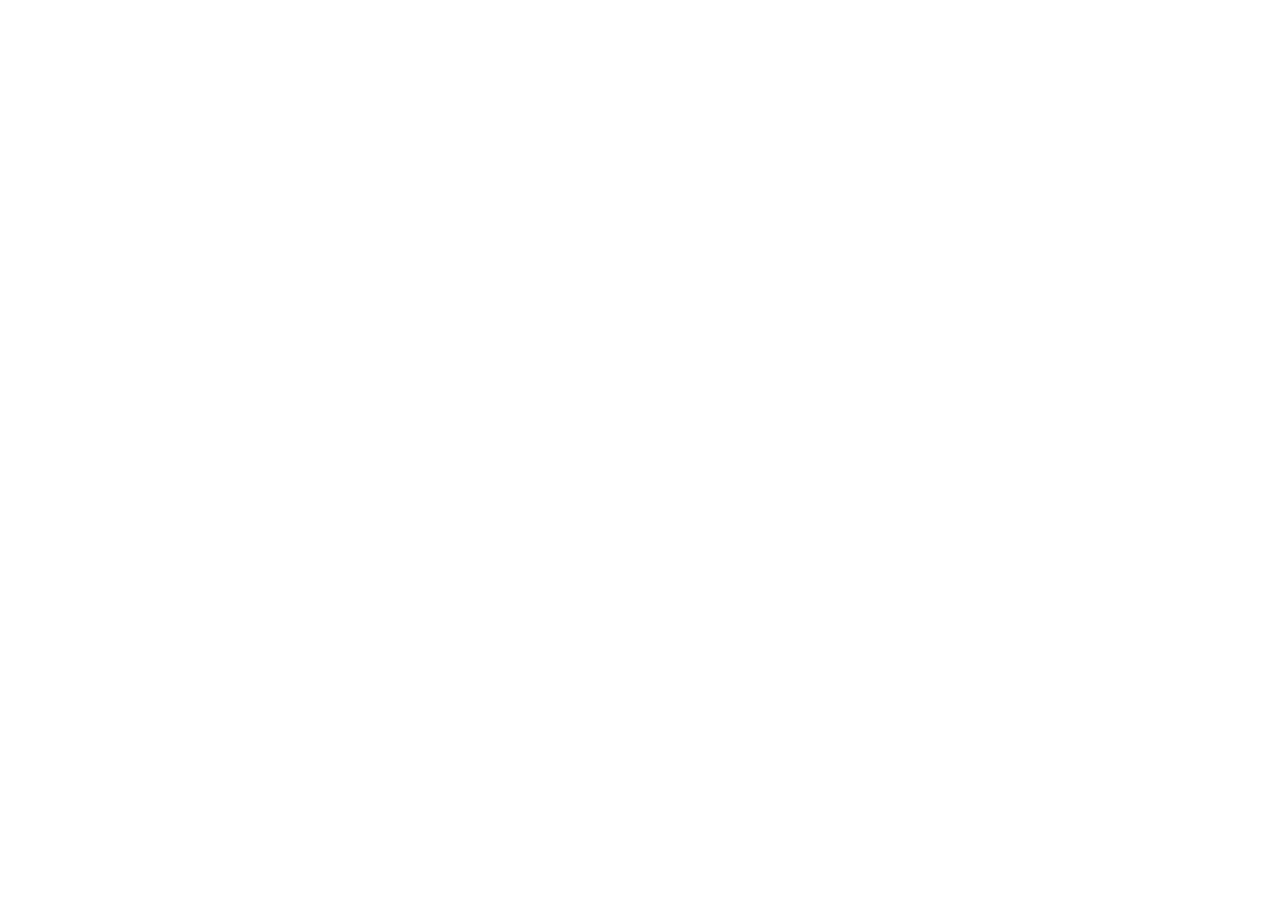
==== commit 23d0bafb: "Old address now redirects to mutabaa-tarbawiya.github.io Co-Authored-By: Claude Opus 5.5 <noreply@an" ====
--- a/index.html
+++ b/index.html
@@ -1,20 +1,8 @@
 <!doctype html>
-<html lang="ar" dir="rtl">
-<head>
-  <meta charset="utf-8" />
-  <meta name="viewport" content="width=device-width, initial-scale=1, viewport-fit=cover" />
-  <meta name="theme-color" content="#1d5c60" />
-  <meta name="description" content="منظومة لمساعدة الأستاذ(ة) على متابعة المتعلمين وتقويمهم" />
-  <meta http-equiv="Content-Security-Policy" content="default-src 'self'; img-src 'self' data: blob:; style-src 'self' 'unsafe-inline'; script-src 'self'; connect-src 'self' https://graph.microsoft.com https://login.microsoftonline.com https://www.googleapis.com https://oauth2.googleapis.com; worker-src 'self' blob:" />
-  <title>المتابعة التربوية</title>
-  <link rel="manifest" href="manifest.webmanifest" />
-  <link rel="icon" href="icon-192.png" />
-  <link rel="apple-touch-icon" href="icon-192.png" />
-  <link rel="stylesheet" href="app.css" />
-</head>
-<body>
-  <div id="root"></div>
-  <noscript>يتطلب التطبيق تفعيل JavaScript.</noscript>
-  <script type="module" src="app.js"></script>
-</body>
-</html>
+<html lang="ar" dir="rtl"><head><meta charset="utf-8"><meta name="viewport" content="width=device-width, initial-scale=1">
+<title>المتابعة التربوية</title>
+<script>location.replace('https://mutabaa-tarbawiya.github.io/' + location.hash);</script>
+<meta http-equiv="refresh" content="0;url=https://mutabaa-tarbawiya.github.io/">
+</head><body style="font-family:system-ui;text-align:center;padding:40px;background:#fbf8f0;color:#1d5c60">
+<p>انتقل التطبيق إلى عنوانه الجديد: <a href="https://mutabaa-tarbawiya.github.io/">mutabaa-tarbawiya.github.io</a></p>
+</body></html>
